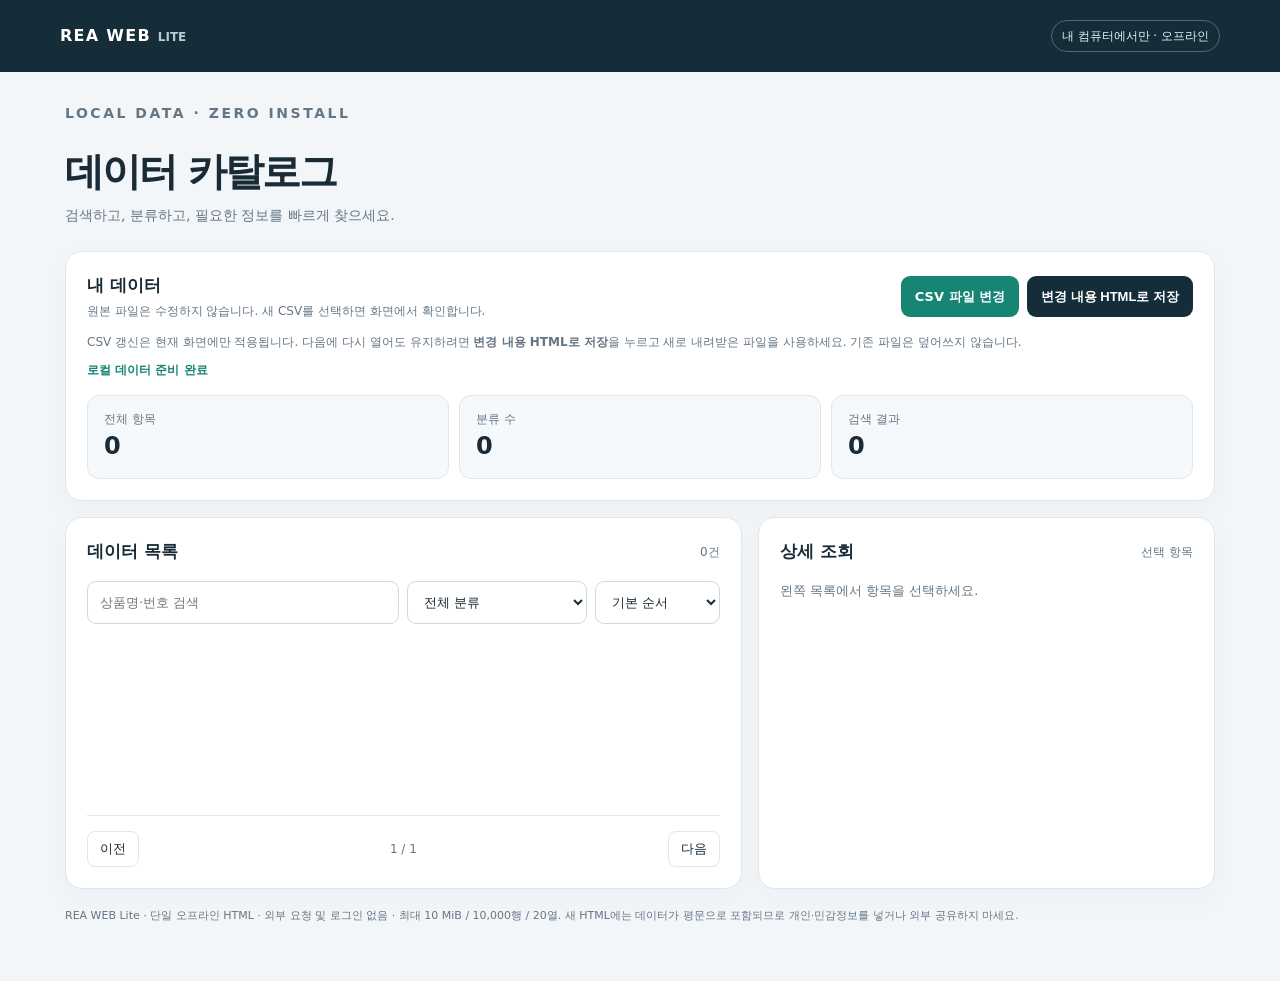
==== rea/lite_assets/template.html @ 9cfc01cc "fix(lite): enable keyboard Enter/Space CSV picker and browser regression" ====
<!doctype html>
<html lang="ko">
<head>
<meta charset="utf-8">
<meta name="viewport" content="width=device-width,initial-scale=1">
<meta name="color-scheme" content="light">
<meta http-equiv="Content-Security-Policy" content="default-src 'none'; style-src 'unsafe-inline'; script-src 'unsafe-inline'; img-src 'none'; connect-src 'none'; object-src 'none'; base-uri 'none'; form-action 'none'">
<title>REA WEB Lite — 로컬 데이터 카탈로그</title>
<style>
:root{font-family:system-ui,-apple-system,"Malgun Gothic",sans-serif;line-height:1.5;color:#192b36;background:#f3f6f9;--accent:#168574;--accent-pale:#e8f7f2;--ink:#192b36;--edge:#dfe7ed;--muted:#647685;--header:#152d39}*{box-sizing:border-box}body{margin:0}body[data-theme=inventory]{--accent:#305caa;--accent-pale:#eaf0fe;--header:#172843}body[data-theme=office]{--accent:#7655a7;--accent-pale:#f2ecfa;--header:#2e2346}
header{background:var(--header);color:white;padding:20px max(20px,calc((100vw - 1160px)/2));display:flex;align-items:center;justify-content:space-between;gap:16px}.brand{font-size:16px;letter-spacing:.08em;font-weight:850}.brand span{font-size:12px;color:#b6cbd2;letter-spacing:0}.offline{font-size:12px;padding:6px 10px;border:1px solid #ffffff45;border-radius:999px;color:#e4f1f4}
main{max-width:1190px;margin:auto;padding:31px 20px 55px}.eyebrow{font-size:11px;letter-spacing:.18em;font-weight:850;color:var(--accent);margin:0 0 6px}.intro h1{font-size:clamp(25px,3.3vw,39px);letter-spacing:-.05em;line-height:1.2;margin:4px 0 9px}.intro p{color:var(--muted);margin:0 0 25px;font-size:14px}.panel{background:white;border:1px solid var(--edge);border-radius:17px;box-shadow:0 10px 30px #162a3808;padding:21px}.controls-panel{margin-bottom:16px}.toolbar{display:flex;align-items:center;justify-content:space-between;gap:15px;flex-wrap:wrap}.toolbar h2{margin:0;font-size:17px}.toolbar p{font-size:12px;color:var(--muted);margin:4px 0 0}.button-row{display:flex;flex-wrap:wrap;gap:8px}.file-button,.save-button{border:0;background:var(--accent);color:white;padding:11px 14px;border-radius:9px;display:inline-flex;align-items:center;justify-content:center;cursor:pointer;font:700 13px inherit;font-size:13px;font-weight:750}.save-button{background:var(--header)}.file-button:focus-within,.save-button:focus-visible{outline:3px solid var(--accent);outline-offset:2px}.file-button input{position:absolute;opacity:0;width:1px;height:1px;pointer-events:none}.save-button:hover,.file-button:hover{filter:brightness(1.08)}.hint{font-size:12px;color:var(--muted);margin:13px 0 0}.status{margin:10px 0 0;font-size:12px;font-weight:650;color:var(--accent);min-height:18px}.status.bad{color:#b92d37}.metrics{display:grid;grid-template-columns:repeat(3,1fr);gap:10px;margin-top:16px}.metric{padding:14px 16px;border-radius:12px;background:#f6f9fb;border:1px solid var(--edge)}.metric span{font-size:12px;color:var(--muted);display:block}.metric strong{font-size:24px;letter-spacing:-.03em}.body-grid{display:grid;grid-template-columns:minmax(0,1.48fr) minmax(280px,1fr);gap:16px}.section-top{display:flex;align-items:center;justify-content:space-between;gap:12px;margin-bottom:16px}.section-top h2{margin:0;font-size:17px}.section-top span{font-size:12px;color:var(--muted)}.filters{display:grid;grid-template-columns:minmax(0,1fr) 180px 125px;gap:8px;margin-bottom:16px}.filters input,.filters select{width:100%;padding:11px 12px;border-radius:9px;border:1px solid #cfdae3;background:#fff;font:inherit;font-size:13px;color:var(--ink)}input:focus-visible,select:focus-visible,button:focus-visible{outline:3px solid #80b6e4;outline-offset:2px}.item-list{display:grid;gap:8px;min-height:160px}.record{padding:13px;border:1px solid var(--edge);border-radius:11px;background:#fff;text-align:left;display:flex;align-items:center;justify-content:space-between;gap:12px;cursor:pointer;color:var(--ink);font:inherit}.record:hover,.record:focus-visible{background:var(--accent-pale);border-color:var(--accent)}.record strong{font-size:14px;overflow-wrap:anywhere}.record small{display:block;color:var(--muted);margin-top:3px;font-size:11px}.pill{display:inline-flex;align-items:center;justify-content:center;border-radius:999px;padding:5px 9px;background:var(--accent-pale);color:var(--accent);font-size:11px;font-weight:800;white-space:nowrap}.detail h3{font-size:25px;letter-spacing:-.04em;margin:10px 0}.detail dl{display:grid;grid-template-columns:95px minmax(0,1fr);gap:10px 14px;padding-top:14px;border-top:1px solid var(--edge);font-size:13px}.detail dt{color:var(--muted)}.detail dd{margin:0;overflow-wrap:anywhere}.empty{color:var(--muted);font-size:13px}.paging{display:flex;align-items:center;justify-content:space-between;gap:8px;margin-top:15px;padding-top:15px;border-top:1px solid var(--edge)}.paging button{border:1px solid var(--edge);background:white;border-radius:8px;padding:8px 12px;cursor:pointer;color:var(--ink)}.paging button:disabled{opacity:.35;cursor:not-allowed}.paging span{font-size:12px;color:var(--muted)}footer{color:var(--muted);margin-top:18px;font-size:11px;line-height:1.7}
body[data-theme=cafe] .item-list{grid-template-columns:repeat(2,minmax(0,1fr))}body[data-theme=cafe] .record{display:flex;flex-direction:column;align-items:flex-start;min-height:115px}body[data-theme=inventory] .record{border-radius:5px;min-height:60px}body[data-theme=inventory] .record strong{font-family:ui-monospace,monospace;font-size:13px}body[data-theme=office] .record{border-left:4px solid var(--accent)}
@media(max-width:850px){.body-grid{grid-template-columns:1fr}.filters{grid-template-columns:1fr 1fr}.filters input{grid-column:1/-1}}@media(max-width:560px){main{padding:22px 14px 40px}.panel{padding:16px}.metrics{grid-template-columns:repeat(3,1fr)}.metric{padding:10px}.metric strong{font-size:20px}.file-button,.save-button{flex:1}body[data-theme=cafe] .item-list{grid-template-columns:1fr}}
</style>
</head>
<body>
<header><div class="brand">REA WEB <span>LITE</span></div><div class="offline">내 컴퓨터에서만 · 오프라인</div></header>
<main>
<section class="intro"><p class="eyebrow">LOCAL DATA · ZERO INSTALL</p><h1 id="app-title">데이터 카탈로그</h1><p id="tagline">검색하고, 분류하고, 필요한 정보를 빠르게 찾으세요.</p></section>
<section class="panel controls-panel"><div class="toolbar"><div><h2>내 데이터</h2><p>원본 파일은 수정하지 않습니다. 새 CSV를 선택하면 화면에서 확인합니다.</p></div><div class="button-row"><label class="file-button" role="button" tabindex="0">CSV 파일 변경<input id="csv-file" type="file" accept=".csv,text/csv" aria-label="새 CSV 파일 선택"></label><button id="export" class="save-button" type="button">변경 내용 HTML로 저장</button></div></div><p class="hint">CSV 갱신은 현재 화면에만 적용됩니다. 다음에 다시 열어도 유지하려면 <strong>변경 내용 HTML로 저장</strong>을 누르고 새로 내려받은 파일을 사용하세요. 기존 파일은 덮어쓰지 않습니다.</p><p class="status" id="status" role="status" aria-live="polite">로컬 데이터 준비 완료</p><div class="metrics"><div class="metric"><span>전체 항목</span><strong id="total">0</strong></div><div class="metric"><span>분류 수</span><strong id="category-count">0</strong></div><div class="metric"><span>검색 결과</span><strong id="matched">0</strong></div></div></section>
<section class="body-grid"><div class="panel"><div class="section-top"><h2>데이터 목록</h2><span id="list-count">0건</span></div><div class="filters"><input id="search" type="search" placeholder="상품명·번호 검색" aria-label="데이터 검색"><select id="category" aria-label="카테고리 선택"><option value="">전체 분류</option></select><select id="sort" aria-label="정렬"><option value="original">기본 순서</option><option value="title">이름순</option><option value="id">번호순</option></select></div><div id="item-list" class="item-list" aria-live="polite"></div><nav class="paging" aria-label="목록 페이지"><button type="button" id="prev">이전</button><span id="page-info">1 / 1</span><button type="button" id="next">다음</button></nav></div><aside class="panel"><div class="section-top"><h2>상세 조회</h2><span>선택 항목</span></div><div class="detail" id="details"><p class="empty">왼쪽 목록에서 항목을 선택하세요.</p></div></aside></section>
<footer>REA WEB Lite · 단일 오프라인 HTML · 외부 요청 및 로그인 없음 · 최대 10 MiB / 10,000행 / 20열. 새 HTML에는 데이터가 평문으로 포함되므로 개인·민감정보를 넣거나 외부 공유하지 마세요.</footer>
</main>
<script id="rea-payload" type="application/json">__REA_PAYLOAD_JSON__</script>
<script>
"use strict";
(() => {
 const $ = id => document.getElementById(id);
 const MAX_BYTES=10*1024*1024, MAX_ROWS=10000, MAX_COLS=20, PAGE_SIZE=60;
 const original=JSON.parse($('rea-payload').textContent);
 const schema=Object.freeze([...original.sourceColumns]);
 const mapping=Object.freeze({...original.mapping});
 const canonical=Object.freeze([...original.columns]);
 let records=original.records.map(x=>({...x}));
 let page=0;
 const safe=(tag,value,cls)=>{ const n=document.createElement(tag); if(value!==undefined)n.textContent=String(value);if(cls)n.className=cls;return n; };
 const status=(message,isError=false)=>{ $('status').textContent=message;$('status').className=isError?'status bad':'status'; };
 const norm=(v)=>v.trim();
 function csvRows(source){
   if(source.charCodeAt(0)===0xFEFF)source=source.slice(1);
   let quoted=false,closed=false,started=true,cell='',row=[],table=[];
   const finishCell=()=>{row.push(cell);cell='';started=true;closed=false;};
   const finishRow=()=>{finishCell();if(row.length!==1||row[0]!=='')table.push(row);row=[];if(table.length>MAX_ROWS+1)throw Error('행 수가 너무 많습니다.');};
   for(let i=0;i<source.length;i++){
     const c=source[i];
     if(quoted){if(c==='"'){if(source[i+1]==='"'){cell+='"';i++;}else{quoted=false;closed=true;}}else{cell+=c;}}
     else if(closed){if(c===',')finishCell();else if(c==='\n'||c==='\r'){finishRow();if(c==='\r'&&source[i+1]==='\n')i++;}else throw Error('따옴표 뒤에 잘못된 문자가 있습니다.');}
     else if(c==='"'){if(!started)throw Error('잘못된 따옴표 위치입니다.');quoted=true;started=false;}
     else if(c===',')finishCell();
     else if(c==='\n'||c==='\r'){finishRow();if(c==='\r'&&source[i+1]==='\n')i++;}
     else{cell+=c;started=false;}
     if(cell.length>2000)throw Error('셀은 최대 2,000자까지 허용됩니다.');
   }
   if(quoted)throw Error('닫히지 않은 CSV 따옴표입니다.');
   if(row.length||cell.length||closed||!started)finishRow();
   return table;
 }
 function parseCsv(source){
   const table=csvRows(source);
   if(table.length<2)throw Error('CSV 헤더와 데이터가 필요합니다.');
   const heads=table.shift().map(norm);
   if(heads.length>MAX_COLS||new Set(heads).size!==heads.length||heads.some(x=>!x||x.length>2000||x.includes('\0')))throw Error('컬럼 이름이 잘못되었습니다.');
   if(heads.length!==schema.length||schema.some(x=>!heads.includes(x)))throw Error('기존 파일과 컬럼 구성이 다릅니다.');
   const ids=new Set(),data=[];
   for(const cells of table){
     if(cells.length!==heads.length)throw Error('행의 컬럼 개수가 다릅니다.');
     const raw=Object.create(null);heads.forEach((h,i)=>raw[h]=norm(cells[i]));
     if(Object.values(raw).some(x=>x.length>2000||x.includes('\0')))throw Error('셀 값이 너무 길거나 유효하지 않습니다.');
     const entry=Object.assign(Object.create(null),{id:raw[mapping.id],title:raw[mapping.title],category:raw[mapping.category]});
     if(!entry.id||!entry.title||!entry.category||ids.has(entry.id))throw Error('필수값 누락 또는 중복 번호가 있습니다.');
     ids.add(entry.id);
     for(const h of heads)if(!Object.values(mapping).includes(h))entry[h]=raw[h];
     if(Object.keys(entry).length!==canonical.length)throw Error('컬럼 구성이 일치하지 않습니다.');
     data.push(entry);
   }
   if(data.length<1||data.length>MAX_ROWS)throw Error('허용 행 수를 벗어났습니다.');
   return data;
 }
 function categories(){return [...new Set(records.map(x=>x.category))].sort((a,b)=>a.localeCompare(b,'ko'));}
 function updateCategories(){const current=$('category').value;$('category').replaceChildren(new Option('전체 분류',''));for(const c of categories())$('category').add(new Option(c,c));if(categories().includes(current))$('category').value=current;}
 function showDetail(x){const d=$('details');d.replaceChildren();d.append(safe('span',x.category,'pill'),safe('h3',x.title),safe('p','ID: '+x.id,'empty'));const dl=safe('dl');for(const k of canonical){if(k==='title'||k==='category')continue;dl.append(safe('dt',k),safe('dd',x[k]??''));}d.append(dl);}
 function refresh(){
   const q=$('search').value.trim().toLocaleLowerCase(),cat=$('category').value,order=$('sort').value;
   let selected=records.filter(x=>(!cat||x.category===cat)&&(!q||canonical.some(k=>String(x[k]??'').toLocaleLowerCase().includes(q))));
   if(order==='title'||order==='id')selected=[...selected].sort((a,b)=>a[order].localeCompare(b[order],'ko'));
   const pages=Math.max(1,Math.ceil(selected.length/PAGE_SIZE));page=Math.min(page,pages-1);
   $('total').textContent=String(records.length);$('category-count').textContent=String(categories().length);$('matched').textContent=String(selected.length);$('list-count').textContent=selected.length+'건';$('page-info').textContent=(page+1)+' / '+pages;
   $('prev').disabled=page<=0;$('next').disabled=page+1>=pages;
   const list=$('item-list');list.replaceChildren();$('details').replaceChildren(safe('p','목록에서 항목을 선택하세요.','empty'));
   const slice=selected.slice(page*PAGE_SIZE,(page+1)*PAGE_SIZE);
   if(!slice.length)list.append(safe('p','일치하는 데이터가 없습니다.','empty'));
   for(const item of slice){const b=safe('button',undefined,'record');b.type='button';const info=safe('span');info.append(safe('strong',item.title),safe('small',item.id));b.append(info,safe('span',item.category,'pill'));b.addEventListener('click',()=>showDetail(item));list.append(b);}
 }
 function safeJson(obj){return JSON.stringify(obj).replace(/</g,'\\u003c').replace(/>/g,'\\u003e').replace(/&/g,'\\u0026').replace(/\u2028/g,'\\u2028').replace(/\u2029/g,'\\u2029');}
 function saveHtml(){
   const clone=document.documentElement.cloneNode(true);
   const output={...original,records:records.map(x=>({...x}))};
   clone.querySelector('#rea-payload').textContent=safeJson(output);
   clone.querySelector('#item-list').replaceChildren();clone.querySelector('#details').replaceChildren();
   clone.querySelector('#status').textContent='저장한 데이터 준비 완료';
   const source='<!doctype html>\n'+clone.outerHTML;
   const blob=new Blob([source],{type:'text/html;charset=utf-8'});
   const url=URL.createObjectURL(blob);const a=document.createElement('a');a.href=url;a.download='REA_Lite_Updated.html';document.body.append(a);a.click();a.remove();setTimeout(()=>URL.revokeObjectURL(url),5000);
   status('새 HTML 파일 저장을 요청했습니다. 저장된 파일을 다시 열어 데이터가 유지되는지 확인하세요.');
 }
 $('app-title').textContent=original.title;document.body.dataset.theme=original.theme;
 $('csv-file').addEventListener('change',async ev=>{
   const file=ev.target.files?.[0];if(!file)return;
   try{
     if(file.size>MAX_BYTES||!file.name.toLowerCase().endsWith('.csv'))throw Error('10 MiB 이하 CSV 파일만 선택하세요.');
     const binary=await file.arrayBuffer();
     const text=new TextDecoder('utf-8',{fatal:true}).decode(binary);
     const data=parseCsv(text);
     records=data;page=0;$('search').value='';$('category').value='';updateCategories();refresh();
     status('CSV '+data.length+'건 반영됨 · 새로 열어도 유지하려면 변경 내용 HTML로 저장하세요.');
   }catch(e){status('갱신 실패: '+e.message+' · 기존 데이터는 유지됩니다.',true);}
   finally{ev.target.value='';}
 });
 for(const id of ['search','category','sort'])$(id).addEventListener(id==='search'?'input':'change',()=>{page=0;refresh();});
 $('prev').addEventListener('click',()=>{page--;refresh();});$('next').addEventListener('click',()=>{page++;refresh();});
 $('csv-file').closest('label').addEventListener('keydown',e=>{if(e.key==='Enter'||e.key===' '){e.preventDefault();$('csv-file').click();}});
 $('export').addEventListener('click',saveHtml);
 updateCategories();refresh();
})();
</script>
</body>
</html>
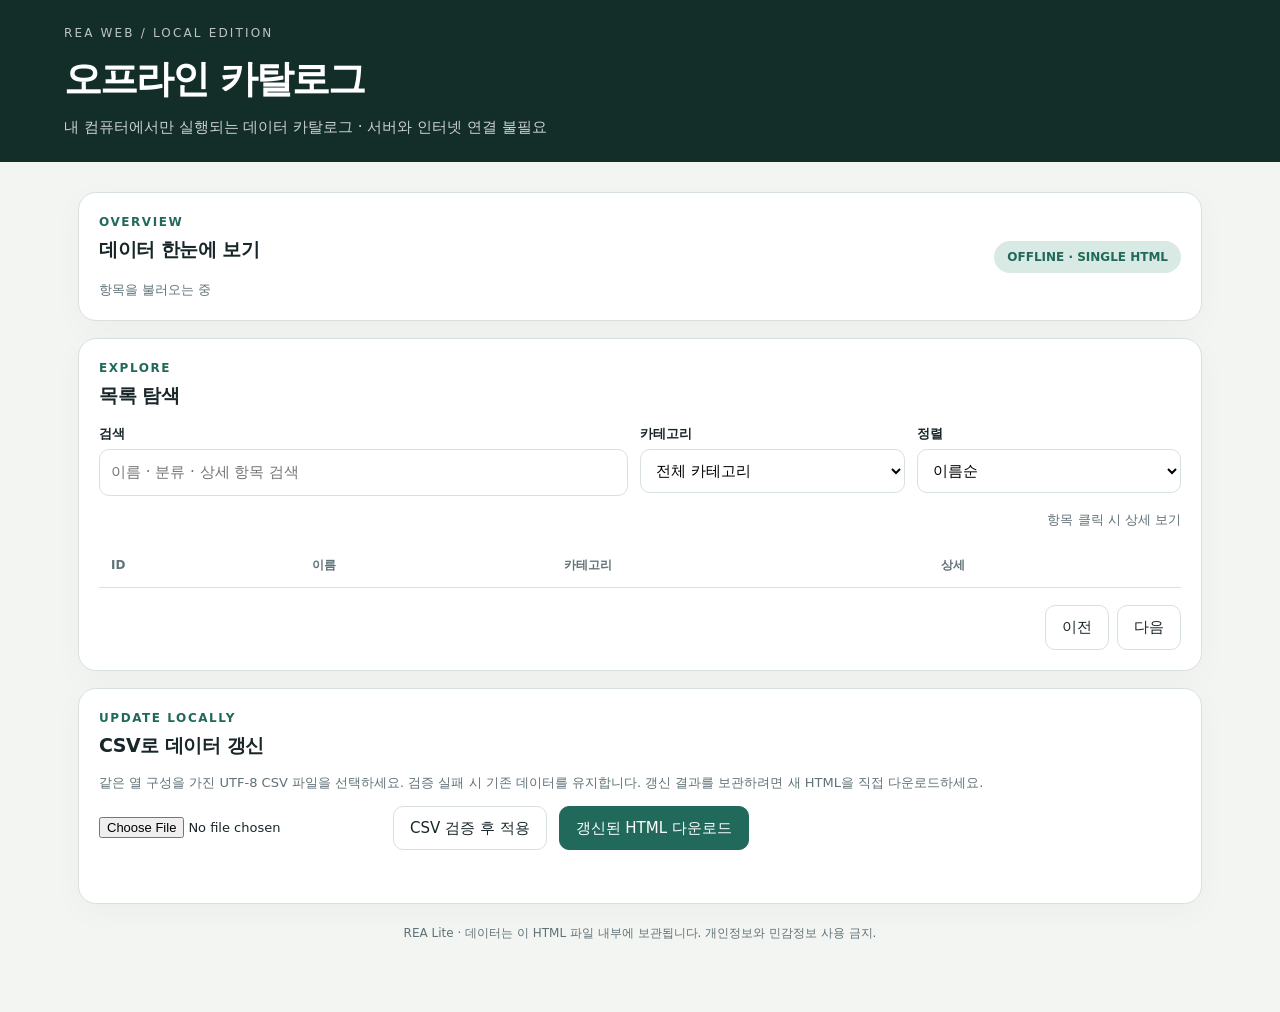
==== commit 7b41c73b: "feat(rea-lite): add verified offline Lite implementation (rea/lite_assets/template.html)" ====
--- a/rea/lite_assets/template.html
+++ b/rea/lite_assets/template.html
@@ -1,128 +1,70 @@
 <!doctype html>
-<html lang="ko">
-<head>
-<meta charset="utf-8">
-<meta name="viewport" content="width=device-width,initial-scale=1">
-<meta name="color-scheme" content="light">
-<meta http-equiv="Content-Security-Policy" content="default-src 'none'; style-src 'unsafe-inline'; script-src 'unsafe-inline'; img-src 'none'; connect-src 'none'; object-src 'none'; base-uri 'none'; form-action 'none'">
-<title>REA WEB Lite — 로컬 데이터 카탈로그</title>
+<html lang="ko"><head><meta charset="utf-8"><meta name="viewport" content="width=device-width,initial-scale=1">
+<meta http-equiv="Content-Security-Policy" content="default-src 'none'; script-src 'unsafe-inline'; style-src 'unsafe-inline'; img-src data:; connect-src 'none'; base-uri 'none'; form-action 'none'; object-src 'none'">
+<meta name="referrer" content="no-referrer"><title>REA Lite · Offline Catalog</title>
 <style>
-:root{font-family:system-ui,-apple-system,"Malgun Gothic",sans-serif;line-height:1.5;color:#192b36;background:#f3f6f9;--accent:#168574;--accent-pale:#e8f7f2;--ink:#192b36;--edge:#dfe7ed;--muted:#647685;--header:#152d39}*{box-sizing:border-box}body{margin:0}body[data-theme=inventory]{--accent:#305caa;--accent-pale:#eaf0fe;--header:#172843}body[data-theme=office]{--accent:#7655a7;--accent-pale:#f2ecfa;--header:#2e2346}
-header{background:var(--header);color:white;padding:20px max(20px,calc((100vw - 1160px)/2));display:flex;align-items:center;justify-content:space-between;gap:16px}.brand{font-size:16px;letter-spacing:.08em;font-weight:850}.brand span{font-size:12px;color:#b6cbd2;letter-spacing:0}.offline{font-size:12px;padding:6px 10px;border:1px solid #ffffff45;border-radius:999px;color:#e4f1f4}
-main{max-width:1190px;margin:auto;padding:31px 20px 55px}.eyebrow{font-size:11px;letter-spacing:.18em;font-weight:850;color:var(--accent);margin:0 0 6px}.intro h1{font-size:clamp(25px,3.3vw,39px);letter-spacing:-.05em;line-height:1.2;margin:4px 0 9px}.intro p{color:var(--muted);margin:0 0 25px;font-size:14px}.panel{background:white;border:1px solid var(--edge);border-radius:17px;box-shadow:0 10px 30px #162a3808;padding:21px}.controls-panel{margin-bottom:16px}.toolbar{display:flex;align-items:center;justify-content:space-between;gap:15px;flex-wrap:wrap}.toolbar h2{margin:0;font-size:17px}.toolbar p{font-size:12px;color:var(--muted);margin:4px 0 0}.button-row{display:flex;flex-wrap:wrap;gap:8px}.file-button,.save-button{border:0;background:var(--accent);color:white;padding:11px 14px;border-radius:9px;display:inline-flex;align-items:center;justify-content:center;cursor:pointer;font:700 13px inherit;font-size:13px;font-weight:750}.save-button{background:var(--header)}.file-button:focus-within,.save-button:focus-visible{outline:3px solid var(--accent);outline-offset:2px}.file-button input{position:absolute;opacity:0;width:1px;height:1px;pointer-events:none}.save-button:hover,.file-button:hover{filter:brightness(1.08)}.hint{font-size:12px;color:var(--muted);margin:13px 0 0}.status{margin:10px 0 0;font-size:12px;font-weight:650;color:var(--accent);min-height:18px}.status.bad{color:#b92d37}.metrics{display:grid;grid-template-columns:repeat(3,1fr);gap:10px;margin-top:16px}.metric{padding:14px 16px;border-radius:12px;background:#f6f9fb;border:1px solid var(--edge)}.metric span{font-size:12px;color:var(--muted);display:block}.metric strong{font-size:24px;letter-spacing:-.03em}.body-grid{display:grid;grid-template-columns:minmax(0,1.48fr) minmax(280px,1fr);gap:16px}.section-top{display:flex;align-items:center;justify-content:space-between;gap:12px;margin-bottom:16px}.section-top h2{margin:0;font-size:17px}.section-top span{font-size:12px;color:var(--muted)}.filters{display:grid;grid-template-columns:minmax(0,1fr) 180px 125px;gap:8px;margin-bottom:16px}.filters input,.filters select{width:100%;padding:11px 12px;border-radius:9px;border:1px solid #cfdae3;background:#fff;font:inherit;font-size:13px;color:var(--ink)}input:focus-visible,select:focus-visible,button:focus-visible{outline:3px solid #80b6e4;outline-offset:2px}.item-list{display:grid;gap:8px;min-height:160px}.record{padding:13px;border:1px solid var(--edge);border-radius:11px;background:#fff;text-align:left;display:flex;align-items:center;justify-content:space-between;gap:12px;cursor:pointer;color:var(--ink);font:inherit}.record:hover,.record:focus-visible{background:var(--accent-pale);border-color:var(--accent)}.record strong{font-size:14px;overflow-wrap:anywhere}.record small{display:block;color:var(--muted);margin-top:3px;font-size:11px}.pill{display:inline-flex;align-items:center;justify-content:center;border-radius:999px;padding:5px 9px;background:var(--accent-pale);color:var(--accent);font-size:11px;font-weight:800;white-space:nowrap}.detail h3{font-size:25px;letter-spacing:-.04em;margin:10px 0}.detail dl{display:grid;grid-template-columns:95px minmax(0,1fr);gap:10px 14px;padding-top:14px;border-top:1px solid var(--edge);font-size:13px}.detail dt{color:var(--muted)}.detail dd{margin:0;overflow-wrap:anywhere}.empty{color:var(--muted);font-size:13px}.paging{display:flex;align-items:center;justify-content:space-between;gap:8px;margin-top:15px;padding-top:15px;border-top:1px solid var(--edge)}.paging button{border:1px solid var(--edge);background:white;border-radius:8px;padding:8px 12px;cursor:pointer;color:var(--ink)}.paging button:disabled{opacity:.35;cursor:not-allowed}.paging span{font-size:12px;color:var(--muted)}footer{color:var(--muted);margin-top:18px;font-size:11px;line-height:1.7}
-body[data-theme=cafe] .item-list{grid-template-columns:repeat(2,minmax(0,1fr))}body[data-theme=cafe] .record{display:flex;flex-direction:column;align-items:flex-start;min-height:115px}body[data-theme=inventory] .record{border-radius:5px;min-height:60px}body[data-theme=inventory] .record strong{font-family:ui-monospace,monospace;font-size:13px}body[data-theme=office] .record{border-left:4px solid var(--accent)}
-@media(max-width:850px){.body-grid{grid-template-columns:1fr}.filters{grid-template-columns:1fr 1fr}.filters input{grid-column:1/-1}}@media(max-width:560px){main{padding:22px 14px 40px}.panel{padding:16px}.metrics{grid-template-columns:repeat(3,1fr)}.metric{padding:10px}.metric strong{font-size:20px}.file-button,.save-button{flex:1}body[data-theme=cafe] .item-list{grid-template-columns:1fr}}
-</style>
-</head>
-<body>
-<header><div class="brand">REA WEB <span>LITE</span></div><div class="offline">내 컴퓨터에서만 · 오프라인</div></header>
-<main>
-<section class="intro"><p class="eyebrow">LOCAL DATA · ZERO INSTALL</p><h1 id="app-title">데이터 카탈로그</h1><p id="tagline">검색하고, 분류하고, 필요한 정보를 빠르게 찾으세요.</p></section>
-<section class="panel controls-panel"><div class="toolbar"><div><h2>내 데이터</h2><p>원본 파일은 수정하지 않습니다. 새 CSV를 선택하면 화면에서 확인합니다.</p></div><div class="button-row"><label class="file-button" role="button" tabindex="0">CSV 파일 변경<input id="csv-file" type="file" accept=".csv,text/csv" aria-label="새 CSV 파일 선택"></label><button id="export" class="save-button" type="button">변경 내용 HTML로 저장</button></div></div><p class="hint">CSV 갱신은 현재 화면에만 적용됩니다. 다음에 다시 열어도 유지하려면 <strong>변경 내용 HTML로 저장</strong>을 누르고 새로 내려받은 파일을 사용하세요. 기존 파일은 덮어쓰지 않습니다.</p><p class="status" id="status" role="status" aria-live="polite">로컬 데이터 준비 완료</p><div class="metrics"><div class="metric"><span>전체 항목</span><strong id="total">0</strong></div><div class="metric"><span>분류 수</span><strong id="category-count">0</strong></div><div class="metric"><span>검색 결과</span><strong id="matched">0</strong></div></div></section>
-<section class="body-grid"><div class="panel"><div class="section-top"><h2>데이터 목록</h2><span id="list-count">0건</span></div><div class="filters"><input id="search" type="search" placeholder="상품명·번호 검색" aria-label="데이터 검색"><select id="category" aria-label="카테고리 선택"><option value="">전체 분류</option></select><select id="sort" aria-label="정렬"><option value="original">기본 순서</option><option value="title">이름순</option><option value="id">번호순</option></select></div><div id="item-list" class="item-list" aria-live="polite"></div><nav class="paging" aria-label="목록 페이지"><button type="button" id="prev">이전</button><span id="page-info">1 / 1</span><button type="button" id="next">다음</button></nav></div><aside class="panel"><div class="section-top"><h2>상세 조회</h2><span>선택 항목</span></div><div class="detail" id="details"><p class="empty">왼쪽 목록에서 항목을 선택하세요.</p></div></aside></section>
-<footer>REA WEB Lite · 단일 오프라인 HTML · 외부 요청 및 로그인 없음 · 최대 10 MiB / 10,000행 / 20열. 새 HTML에는 데이터가 평문으로 포함되므로 개인·민감정보를 넣거나 외부 공유하지 마세요.</footer>
-</main>
-<script id="rea-payload" type="application/json">__REA_PAYLOAD_JSON__</script>
+:root{color-scheme:light;--ink:#182629;--muted:#607177;--bg:#f3f5f2;--surface:#fff;--edge:#d8e1dc;--accent:#21695b;--pale:#d8eae3;--dark:#132d29}
+body[data-theme=inventory]{--accent:#3159a3;--pale:#dde8f9;--dark:#182745}
+body[data-theme=office]{--accent:#805137;--pale:#f1e5db;--dark:#382c26}
+*{box-sizing:border-box}body{margin:0;background:var(--bg);color:var(--ink);font:15px/1.5 system-ui,-apple-system,'Segoe UI',sans-serif}
+header{background:var(--dark);color:white;padding:24px clamp(18px,5vw,72px)}
+header .small{opacity:.72;font-size:12px;letter-spacing:.18em;text-transform:uppercase}
+header h1{font-size:clamp(25px,3vw,39px);letter-spacing:-.05em;margin:8px 0}header p{opacity:.78;margin:0}
+main{max-width:1160px;margin:auto;padding:30px 18px 70px}section{background:var(--surface);border:1px solid var(--edge);border-radius:18px;padding:20px;margin-bottom:17px;box-shadow:0 8px 32px #10291b08}
+.summary{display:flex;justify-content:space-between;gap:16px;align-items:center}.eyebrow{color:var(--accent);font-size:12px;text-transform:uppercase;letter-spacing:.13em;font-weight:700}
+h2{margin:4px 0 14px;font-size:19px;letter-spacing:-.025em}.pill{background:var(--pale);border-radius:50px;padding:7px 13px;color:var(--accent);font-size:12px;font-weight:700}
+.controls{display:grid;grid-template-columns:2fr 1fr 1fr;gap:12px}label{font-size:13px;font-weight:600;display:block;margin-bottom:6px}
+input,select,button{font:inherit}input[type=search],select{width:100%;border-radius:10px;border:1px solid var(--edge);background:white;padding:11px;min-height:43px}
+button,.action{padding:10px 16px;border:1px solid var(--edge);border-radius:10px;background:white;cursor:pointer;color:var(--ink)}button.primary,.action.primary{background:var(--accent);color:white;border-color:var(--accent)}button:hover,.action:hover{filter:brightness(.94)}button:focus-visible,input:focus-visible,select:focus-visible{outline:3px solid #f1ae55;outline-offset:2px}
+.toolbar{display:flex;align-items:center;justify-content:space-between;gap:12px;margin:14px 0}.muted{color:var(--muted);font-size:13px}.table-wrap{overflow:auto}table{border-collapse:collapse;width:100%;min-width:610px;text-align:left}th,td{padding:13px 12px;border-bottom:1px solid var(--edge);max-width:350px;overflow-wrap:anywhere}th{color:var(--muted);font-size:12px;font-weight:700}tbody tr:hover{background:#f7faf8}.footer-buttons{display:flex;gap:8px;justify-content:flex-end;align-items:center;margin-top:17px}
+.update-grid{display:flex;flex-wrap:wrap;gap:12px;align-items:center}input[type=file]{max-width:100%;font-size:13px}.status{font-size:13px;min-height:24px;margin:9px 0 0}.error{color:#a92828}.success{color:#145d43}
+dialog{border:0;border-radius:15px;padding:24px;max-width:min(540px,92vw);width:100%;box-shadow:0 12px 60px #0004}dialog::backdrop{background:#122c29a8}dl{display:grid;grid-template-columns:140px 1fr;gap:10px;overflow-wrap:anywhere}dt{color:var(--muted)}dd{margin:0;font-weight:600}footer{text-align:center;color:var(--muted);font-size:12px;margin-top:20px}
+@media(max-width:700px){.controls{grid-template-columns:1fr}.summary{align-items:flex-start;flex-direction:column}section{padding:15px}.toolbar{align-items:flex-start;flex-direction:column}header{padding:22px 18px}}
+</style></head>
+<body data-theme="cafe"><header><div class="small">REA WEB / LOCAL EDITION</div><h1 id="brand">오프라인 카탈로그</h1><p>내 컴퓨터에서만 실행되는 데이터 카탈로그 · 서버와 인터넷 연결 불필요</p></header>
+<main><section class="summary"><div><div class="eyebrow">Overview</div><h2>데이터 한눈에 보기</h2><span class="muted" id="summary">항목을 불러오는 중</span></div><span class="pill">OFFLINE · SINGLE HTML</span></section>
+<section><div class="eyebrow">Explore</div><h2>목록 탐색</h2><div class="controls"><div><label for="search">검색</label><input type="search" id="search" placeholder="이름 · 분류 · 상세 항목 검색"></div><div><label for="category">카테고리</label><select id="category"><option value="">전체 카테고리</option></select></div><div><label for="sort">정렬</label><select id="sort"><option value="title">이름순</option><option value="title-desc">이름 역순</option><option value="category">카테고리순</option><option value="id">ID순</option></select></div></div>
+<div class="toolbar"><span class="muted" id="result-count" aria-live="polite"></span><span class="muted">항목 클릭 시 상세 보기</span></div><div class="table-wrap"><table><thead><tr><th>ID</th><th>이름</th><th>카테고리</th><th>상세</th></tr></thead><tbody id="items"></tbody></table></div>
+<div class="footer-buttons"><span class="muted" id="page-label"></span><button id="prev" type="button">이전</button><button id="next" type="button">다음</button></div></section>
+<section><div class="eyebrow">Update locally</div><h2>CSV로 데이터 갱신</h2><p class="muted">같은 열 구성을 가진 UTF-8 CSV 파일을 선택하세요. 검증 실패 시 기존 데이터를 유지합니다. 갱신 결과를 보관하려면 새 HTML을 직접 다운로드하세요.</p><div class="update-grid"><input id="csv-file" type="file" accept=".csv,text/csv" aria-label="CSV 선택"><button id="apply" type="button">CSV 검증 후 적용</button><button class="primary" id="export" type="button">갱신된 HTML 다운로드</button></div><p class="status" id="status" role="status" aria-live="polite"></p></section>
+<footer>REA Lite · 데이터는 이 HTML 파일 내부에 보관됩니다. 개인정보와 민감정보 사용 금지.</footer></main>
+<dialog id="details"><h2>항목 상세</h2><dl id="detail-list"></dl><div class="footer-buttons"><button id="close-dialog" type="button">닫기</button></div></dialog>
+<script id="rea-data" type="application/octet-stream">REPLACE_WITH_DATA_BASE64</script>
 <script>
-"use strict";
-(() => {
- const $ = id => document.getElementById(id);
- const MAX_BYTES=10*1024*1024, MAX_ROWS=10000, MAX_COLS=20, PAGE_SIZE=60;
- const original=JSON.parse($('rea-payload').textContent);
- const schema=Object.freeze([...original.sourceColumns]);
- const mapping=Object.freeze({...original.mapping});
- const canonical=Object.freeze([...original.columns]);
- let records=original.records.map(x=>({...x}));
- let page=0;
- const safe=(tag,value,cls)=>{ const n=document.createElement(tag); if(value!==undefined)n.textContent=String(value);if(cls)n.className=cls;return n; };
- const status=(message,isError=false)=>{ $('status').textContent=message;$('status').className=isError?'status bad':'status'; };
- const norm=(v)=>v.trim();
- function csvRows(source){
-   if(source.charCodeAt(0)===0xFEFF)source=source.slice(1);
-   let quoted=false,closed=false,started=true,cell='',row=[],table=[];
-   const finishCell=()=>{row.push(cell);cell='';started=true;closed=false;};
-   const finishRow=()=>{finishCell();if(row.length!==1||row[0]!=='')table.push(row);row=[];if(table.length>MAX_ROWS+1)throw Error('행 수가 너무 많습니다.');};
-   for(let i=0;i<source.length;i++){
-     const c=source[i];
-     if(quoted){if(c==='"'){if(source[i+1]==='"'){cell+='"';i++;}else{quoted=false;closed=true;}}else{cell+=c;}}
-     else if(closed){if(c===',')finishCell();else if(c==='\n'||c==='\r'){finishRow();if(c==='\r'&&source[i+1]==='\n')i++;}else throw Error('따옴표 뒤에 잘못된 문자가 있습니다.');}
-     else if(c==='"'){if(!started)throw Error('잘못된 따옴표 위치입니다.');quoted=true;started=false;}
-     else if(c===',')finishCell();
-     else if(c==='\n'||c==='\r'){finishRow();if(c==='\r'&&source[i+1]==='\n')i++;}
-     else{cell+=c;started=false;}
-     if(cell.length>2000)throw Error('셀은 최대 2,000자까지 허용됩니다.');
-   }
-   if(quoted)throw Error('닫히지 않은 CSV 따옴표입니다.');
-   if(row.length||cell.length||closed||!started)finishRow();
-   return table;
- }
- function parseCsv(source){
-   const table=csvRows(source);
-   if(table.length<2)throw Error('CSV 헤더와 데이터가 필요합니다.');
-   const heads=table.shift().map(norm);
-   if(heads.length>MAX_COLS||new Set(heads).size!==heads.length||heads.some(x=>!x||x.length>2000||x.includes('\0')))throw Error('컬럼 이름이 잘못되었습니다.');
-   if(heads.length!==schema.length||schema.some(x=>!heads.includes(x)))throw Error('기존 파일과 컬럼 구성이 다릅니다.');
-   const ids=new Set(),data=[];
-   for(const cells of table){
-     if(cells.length!==heads.length)throw Error('행의 컬럼 개수가 다릅니다.');
-     const raw=Object.create(null);heads.forEach((h,i)=>raw[h]=norm(cells[i]));
-     if(Object.values(raw).some(x=>x.length>2000||x.includes('\0')))throw Error('셀 값이 너무 길거나 유효하지 않습니다.');
-     const entry=Object.assign(Object.create(null),{id:raw[mapping.id],title:raw[mapping.title],category:raw[mapping.category]});
-     if(!entry.id||!entry.title||!entry.category||ids.has(entry.id))throw Error('필수값 누락 또는 중복 번호가 있습니다.');
-     ids.add(entry.id);
-     for(const h of heads)if(!Object.values(mapping).includes(h))entry[h]=raw[h];
-     if(Object.keys(entry).length!==canonical.length)throw Error('컬럼 구성이 일치하지 않습니다.');
-     data.push(entry);
-   }
-   if(data.length<1||data.length>MAX_ROWS)throw Error('허용 행 수를 벗어났습니다.');
-   return data;
- }
- function categories(){return [...new Set(records.map(x=>x.category))].sort((a,b)=>a.localeCompare(b,'ko'));}
- function updateCategories(){const current=$('category').value;$('category').replaceChildren(new Option('전체 분류',''));for(const c of categories())$('category').add(new Option(c,c));if(categories().includes(current))$('category').value=current;}
- function showDetail(x){const d=$('details');d.replaceChildren();d.append(safe('span',x.category,'pill'),safe('h3',x.title),safe('p','ID: '+x.id,'empty'));const dl=safe('dl');for(const k of canonical){if(k==='title'||k==='category')continue;dl.append(safe('dt',k),safe('dd',x[k]??''));}d.append(dl);}
- function refresh(){
-   const q=$('search').value.trim().toLocaleLowerCase(),cat=$('category').value,order=$('sort').value;
-   let selected=records.filter(x=>(!cat||x.category===cat)&&(!q||canonical.some(k=>String(x[k]??'').toLocaleLowerCase().includes(q))));
-   if(order==='title'||order==='id')selected=[...selected].sort((a,b)=>a[order].localeCompare(b[order],'ko'));
-   const pages=Math.max(1,Math.ceil(selected.length/PAGE_SIZE));page=Math.min(page,pages-1);
-   $('total').textContent=String(records.length);$('category-count').textContent=String(categories().length);$('matched').textContent=String(selected.length);$('list-count').textContent=selected.length+'건';$('page-info').textContent=(page+1)+' / '+pages;
-   $('prev').disabled=page<=0;$('next').disabled=page+1>=pages;
-   const list=$('item-list');list.replaceChildren();$('details').replaceChildren(safe('p','목록에서 항목을 선택하세요.','empty'));
-   const slice=selected.slice(page*PAGE_SIZE,(page+1)*PAGE_SIZE);
-   if(!slice.length)list.append(safe('p','일치하는 데이터가 없습니다.','empty'));
-   for(const item of slice){const b=safe('button',undefined,'record');b.type='button';const info=safe('span');info.append(safe('strong',item.title),safe('small',item.id));b.append(info,safe('span',item.category,'pill'));b.addEventListener('click',()=>showDetail(item));list.append(b);}
- }
- function safeJson(obj){return JSON.stringify(obj).replace(/</g,'\\u003c').replace(/>/g,'\\u003e').replace(/&/g,'\\u0026').replace(/\u2028/g,'\\u2028').replace(/\u2029/g,'\\u2029');}
- function saveHtml(){
-   const clone=document.documentElement.cloneNode(true);
-   const output={...original,records:records.map(x=>({...x}))};
-   clone.querySelector('#rea-payload').textContent=safeJson(output);
-   clone.querySelector('#item-list').replaceChildren();clone.querySelector('#details').replaceChildren();
-   clone.querySelector('#status').textContent='저장한 데이터 준비 완료';
-   const source='<!doctype html>\n'+clone.outerHTML;
-   const blob=new Blob([source],{type:'text/html;charset=utf-8'});
-   const url=URL.createObjectURL(blob);const a=document.createElement('a');a.href=url;a.download='REA_Lite_Updated.html';document.body.append(a);a.click();a.remove();setTimeout(()=>URL.revokeObjectURL(url),5000);
-   status('새 HTML 파일 저장을 요청했습니다. 저장된 파일을 다시 열어 데이터가 유지되는지 확인하세요.');
- }
- $('app-title').textContent=original.title;document.body.dataset.theme=original.theme;
- $('csv-file').addEventListener('change',async ev=>{
-   const file=ev.target.files?.[0];if(!file)return;
-   try{
-     if(file.size>MAX_BYTES||!file.name.toLowerCase().endsWith('.csv'))throw Error('10 MiB 이하 CSV 파일만 선택하세요.');
-     const binary=await file.arrayBuffer();
-     const text=new TextDecoder('utf-8',{fatal:true}).decode(binary);
-     const data=parseCsv(text);
-     records=data;page=0;$('search').value='';$('category').value='';updateCategories();refresh();
-     status('CSV '+data.length+'건 반영됨 · 새로 열어도 유지하려면 변경 내용 HTML로 저장하세요.');
-   }catch(e){status('갱신 실패: '+e.message+' · 기존 데이터는 유지됩니다.',true);}
-   finally{ev.target.value='';}
- });
- for(const id of ['search','category','sort'])$(id).addEventListener(id==='search'?'input':'change',()=>{page=0;refresh();});
- $('prev').addEventListener('click',()=>{page--;refresh();});$('next').addEventListener('click',()=>{page++;refresh();});
- $('csv-file').closest('label').addEventListener('keydown',e=>{if(e.key==='Enter'||e.key===' '){e.preventDefault();$('csv-file').click();}});
- $('export').addEventListener('click',saveHtml);
- updateCategories();refresh();
+(()=>{'use strict';
+const MAX_BYTES=10*1024*1024,MAX_ROWS=10000,MAX_COLUMNS=20,PAGE=60,required=['id','title','category'];
+const $=id=>document.getElementById(id);
+const decode=b=>{const binary=atob(b.trim());const bytes=Uint8Array.from(binary,c=>c.charCodeAt(0));return JSON.parse(new TextDecoder('utf-8',{fatal:true}).decode(bytes));};
+const encode=v=>{const b=new TextEncoder().encode(JSON.stringify(v));let s='';for(let i=0;i<b.length;i+=32768)s+=String.fromCharCode(...b.subarray(i,i+32768));return btoa(s);};
+const data=decode($('rea-data').textContent);let current=data.records,page=0,dirty=false;
+if(!data||!Array.isArray(data.headers)||!Array.isArray(current)||!['cafe','inventory','office'].includes(data.theme))throw Error('Invalid build data');
+$('brand').textContent=data.name;document.title=data.name+' · REA Lite';document.body.dataset.theme=data.theme;
+const cell=(tag,text)=>{let e=document.createElement(tag);e.textContent=String(text);return e;};
+function refreshCategories(){let selector=$('category'),keep=selector.value;selector.replaceChildren(new Option('전체 카테고리',''));const cats=[...new Set(current.map(x=>x.category))].sort((a,b)=>a.localeCompare(b,'ko'));cats.forEach(x=>selector.add(new Option(x,x)));selector.value=cats.includes(keep)?keep:'';}
+function render(){let q=$('search').value.trim().toLocaleLowerCase('ko'),cat=$('category').value,sort=$('sort').value;
+let rows=current.filter(x=>(!cat||x.category===cat)&&(!q||data.headers.some(k=>x[k].toLocaleLowerCase('ko').includes(q))));
+let key=sort==='category'?'category':sort==='id'?'id':'title',reverse=sort==='title-desc';rows.sort((a,b)=>{let n=a[key].localeCompare(b[key],'ko',{numeric:true});return reverse?-n:n;});
+page=Math.min(page,Math.max(0,Math.ceil(rows.length/PAGE)-1));$('summary').textContent=current.length.toLocaleString('ko')+'개 항목 · '+new Set(current.map(x=>x.category)).size+'개 카테고리';
+$('result-count').textContent=rows.length.toLocaleString('ko')+'개 검색 결과';let tbody=$('items');tbody.replaceChildren();
+for(const record of rows.slice(page*PAGE,(page+1)*PAGE)){let tr=document.createElement('tr');for(const k of required)tr.append(cell('td',record[k]));const td=document.createElement('td'),button=cell('button','상세 보기');button.type='button';button.addEventListener('click',()=>openDetail(record));td.append(button);tr.append(td);tbody.append(tr);}
+if(!rows.length){const tr=document.createElement('tr'),td=cell('td','결과가 없습니다.');td.colSpan=4;tr.append(td);tbody.append(tr);}
+$('page-label').textContent=(rows.length?page+1:0)+' / '+Math.ceil(rows.length/PAGE)+' 페이지';$('prev').disabled=page===0;$('next').disabled=(page+1)*PAGE>=rows.length;}
+function openDetail(r){const dl=$('detail-list');dl.replaceChildren();for(const k of data.headers){dl.append(cell('dt',k),cell('dd',r[k]));}$('details').showModal();}
+function parseCSV(text){if(text.charCodeAt(0)===0xFEFF)text=text.slice(1);const records=[];let line=[],value='',i=0,quoted=false,closed=false,start=true;
+const add=()=>{line.push(value);value='';closed=false;start=true;};const end=()=>{add();records.push(line);line=[];};
+while(i<text.length){const c=text[i++];if(quoted){if(c==='"'){if(text[i]==='"'){value+='"';i++;}else{quoted=false;closed=true;}}else value+=c;continue;}
+if(c==='"'){if(!start)throw Error('잘못된 따옴표 위치');quoted=true;start=false;continue;}
+if(c===','){add();continue;}
+if(c==='\n'||c==='\r'){if(c==='\r'&&text[i]==='\n')i++;end();continue;}
+if(closed)throw Error('닫힌 따옴표 뒤 불필요한 문자');value+=c;start=false;if(value.length>2000)throw Error('셀 길이 제한 초과');}
+if(quoted)throw Error('닫히지 않은 따옴표');if(line.length||value||closed)end();if(records.length&&records[records.length-1].length===1&&records[records.length-1][0]==='')records.pop();
+if(records.length<2)throw Error('헤더와 최소 1개 데이터 행이 필요합니다');const headers=records.shift().map(x=>x.trim());
+if(headers.length>MAX_COLUMNS||new Set(headers).size!==headers.length||headers.some(x=>!x||x.length>2000)||headers.join('\u0000')!==data.headers.join('\u0000'))throw Error('열 구성/순서가 원본과 다릅니다');
+if(records.length>MAX_ROWS)throw Error('1만 행 초과');const ids=new Set();return records.map((line,index)=>{if(line.length!==headers.length)throw Error((index+2)+'행의 열 개수가 다릅니다');const r=Object.create(null);for(let j=0;j<headers.length;j++){let v=line[j].trim();if(v.includes('\u0000')||v.length>2000)throw Error('잘못된 셀 값');r[headers[j]]=v;}
+if(required.some(k=>!r[k])||ids.has(r.id))throw Error('필수값 누락 또는 중복 ID ('+(index+2)+'행)');ids.add(r.id);return r;});}
+function status(message,error=false){let e=$('status');e.textContent=message;e.className='status '+(error?'error':'success');}
+$('apply').addEventListener('click',async()=>{const file=$('csv-file').files?.[0];if(!file)return status('CSV를 선택하세요.',true);if(file.size>MAX_BYTES)return status('10MiB를 초과합니다.',true);try{const text=new TextDecoder('utf-8',{fatal:true}).decode(await file.arrayBuffer());const next=parseCSV(text);current=next;data.records=next;dirty=true;page=0;refreshCategories();render();status(next.length+'개 항목 적용 완료. 새 HTML을 다운로드해야 변경 내용이 보존됩니다.');}catch(e){status('CSV 갱신 거부: '+e.message+' — 기존 데이터 유지',true);}});
+$('export').addEventListener('click',()=>{try{data.records=current;const clone=document.documentElement.cloneNode(true);const slot=clone.querySelector('#rea-data');slot.textContent=encode(data);const doc='<!doctype html>\n'+clone.outerHTML;const url=URL.createObjectURL(new Blob([doc],{type:'text/html;charset=utf-8'}));const a=document.createElement('a');a.href=url;a.download='rea-lite-updated.html';document.body.append(a);a.click();a.remove();setTimeout(()=>URL.revokeObjectURL(url),3000);status('HTML 다운로드 요청 완료. 저장한 새 파일을 다시 열어 데이터가 유지되는지 확인하세요.');}catch(e){status('내보내기 실패: '+e.message,true);}});
+$('search').addEventListener('input',()=>{page=0;render()});$('category').addEventListener('change',()=>{page=0;render()});$('sort').addEventListener('change',()=>{page=0;render()});$('prev').addEventListener('click',()=>{page--;render()});$('next').addEventListener('click',()=>{page++;render()});$('close-dialog').addEventListener('click',()=>$('details').close());refreshCategories();render();
 })();
-</script>
-</body>
-</html>+</script></body></html>
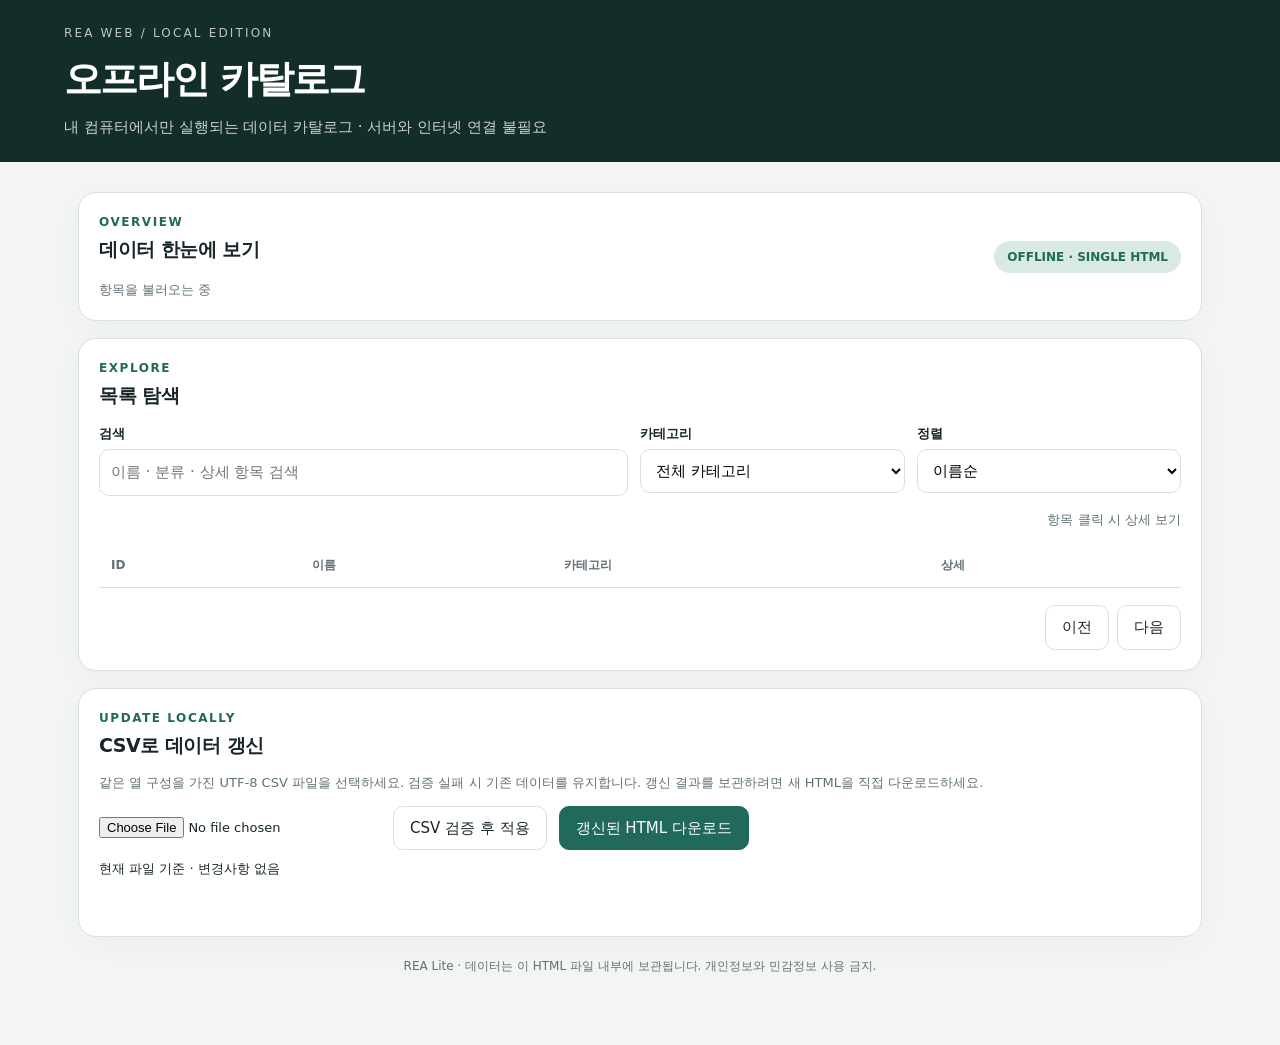
==== commit 221d5617: "fix(rea-lite): warn before leaving unsaved CSV updates and show persistent save state" ====
--- a/rea/lite_assets/template.html
+++ b/rea/lite_assets/template.html
@@ -26,7 +26,7 @@
 <section><div class="eyebrow">Explore</div><h2>목록 탐색</h2><div class="controls"><div><label for="search">검색</label><input type="search" id="search" placeholder="이름 · 분류 · 상세 항목 검색"></div><div><label for="category">카테고리</label><select id="category"><option value="">전체 카테고리</option></select></div><div><label for="sort">정렬</label><select id="sort"><option value="title">이름순</option><option value="title-desc">이름 역순</option><option value="category">카테고리순</option><option value="id">ID순</option></select></div></div>
 <div class="toolbar"><span class="muted" id="result-count" aria-live="polite"></span><span class="muted">항목 클릭 시 상세 보기</span></div><div class="table-wrap"><table><thead><tr><th>ID</th><th>이름</th><th>카테고리</th><th>상세</th></tr></thead><tbody id="items"></tbody></table></div>
 <div class="footer-buttons"><span class="muted" id="page-label"></span><button id="prev" type="button">이전</button><button id="next" type="button">다음</button></div></section>
-<section><div class="eyebrow">Update locally</div><h2>CSV로 데이터 갱신</h2><p class="muted">같은 열 구성을 가진 UTF-8 CSV 파일을 선택하세요. 검증 실패 시 기존 데이터를 유지합니다. 갱신 결과를 보관하려면 새 HTML을 직접 다운로드하세요.</p><div class="update-grid"><input id="csv-file" type="file" accept=".csv,text/csv" aria-label="CSV 선택"><button id="apply" type="button">CSV 검증 후 적용</button><button class="primary" id="export" type="button">갱신된 HTML 다운로드</button></div><p class="status" id="status" role="status" aria-live="polite"></p></section>
+<section><div class="eyebrow">Update locally</div><h2>CSV로 데이터 갱신</h2><p class="muted">같은 열 구성을 가진 UTF-8 CSV 파일을 선택하세요. 검증 실패 시 기존 데이터를 유지합니다. 갱신 결과를 보관하려면 새 HTML을 직접 다운로드하세요.</p><div class="update-grid"><input id="csv-file" type="file" accept=".csv,text/csv" aria-label="CSV 선택"><button id="apply" type="button">CSV 검증 후 적용</button><button class="primary" id="export" type="button">갱신된 HTML 다운로드</button></div><p class="status" id="save-state" role="status" aria-live="polite">현재 파일 기준 · 변경사항 없음</p><p class="status" id="status" role="status" aria-live="polite"></p></section>
 <footer>REA Lite · 데이터는 이 HTML 파일 내부에 보관됩니다. 개인정보와 민감정보 사용 금지.</footer></main>
 <dialog id="details"><h2>항목 상세</h2><dl id="detail-list"></dl><div class="footer-buttons"><button id="close-dialog" type="button">닫기</button></div></dialog>
 <script id="rea-data" type="application/octet-stream">REPLACE_WITH_DATA_BASE64</script>
@@ -53,9 +53,9 @@
 function parseCSV(text){if(text.charCodeAt(0)===0xFEFF)text=text.slice(1);const records=[];let line=[],value='',i=0,quoted=false,closed=false,start=true;
 const add=()=>{line.push(value);value='';closed=false;start=true;};const end=()=>{add();records.push(line);line=[];};
 while(i<text.length){const c=text[i++];if(quoted){if(c==='"'){if(text[i]==='"'){value+='"';i++;}else{quoted=false;closed=true;}}else value+=c;continue;}
-if(c==='"'){if(!start)throw Error('잘못된 따옴표 위치');quoted=true;start=false;continue;}
+if(c==='"'){if(!start){value+='"';continue;}quoted=true;start=false;continue;}
 if(c===','){add();continue;}
-if(c==='\n'||c==='\r'){if(c==='\r'&&text[i]==='\n')i++;end();continue;}
+if(c==='\n'||c==='\r'){if(c==='\r'&&text[i]==='\n')i++;if(!line.length&&!value&&!closed)continue;end();continue;}
 if(closed)throw Error('닫힌 따옴표 뒤 불필요한 문자');value+=c;start=false;if(value.length>2000)throw Error('셀 길이 제한 초과');}
 if(quoted)throw Error('닫히지 않은 따옴표');if(line.length||value||closed)end();if(records.length&&records[records.length-1].length===1&&records[records.length-1][0]==='')records.pop();
 if(records.length<2)throw Error('헤더와 최소 1개 데이터 행이 필요합니다');const headers=records.shift().map(x=>x.trim());
@@ -63,8 +63,10 @@
 if(records.length>MAX_ROWS)throw Error('1만 행 초과');const ids=new Set();return records.map((line,index)=>{if(line.length!==headers.length)throw Error((index+2)+'행의 열 개수가 다릅니다');const r=Object.create(null);for(let j=0;j<headers.length;j++){let v=line[j].trim();if(v.includes('\u0000')||v.length>2000)throw Error('잘못된 셀 값');r[headers[j]]=v;}
 if(required.some(k=>!r[k])||ids.has(r.id))throw Error('필수값 누락 또는 중복 ID ('+(index+2)+'행)');ids.add(r.id);return r;});}
 function status(message,error=false){let e=$('status');e.textContent=message;e.className='status '+(error?'error':'success');}
-$('apply').addEventListener('click',async()=>{const file=$('csv-file').files?.[0];if(!file)return status('CSV를 선택하세요.',true);if(file.size>MAX_BYTES)return status('10MiB를 초과합니다.',true);try{const text=new TextDecoder('utf-8',{fatal:true}).decode(await file.arrayBuffer());const next=parseCSV(text);current=next;data.records=next;dirty=true;page=0;refreshCategories();render();status(next.length+'개 항목 적용 완료. 새 HTML을 다운로드해야 변경 내용이 보존됩니다.');}catch(e){status('CSV 갱신 거부: '+e.message+' — 기존 데이터 유지',true);}});
-$('export').addEventListener('click',()=>{try{data.records=current;const clone=document.documentElement.cloneNode(true);const slot=clone.querySelector('#rea-data');slot.textContent=encode(data);const doc='<!doctype html>\n'+clone.outerHTML;const url=URL.createObjectURL(new Blob([doc],{type:'text/html;charset=utf-8'}));const a=document.createElement('a');a.href=url;a.download='rea-lite-updated.html';document.body.append(a);a.click();a.remove();setTimeout(()=>URL.revokeObjectURL(url),3000);status('HTML 다운로드 요청 완료. 저장한 새 파일을 다시 열어 데이터가 유지되는지 확인하세요.');}catch(e){status('내보내기 실패: '+e.message,true);}});
-$('search').addEventListener('input',()=>{page=0;render()});$('category').addEventListener('change',()=>{page=0;render()});$('sort').addEventListener('change',()=>{page=0;render()});$('prev').addEventListener('click',()=>{page--;render()});$('next').addEventListener('click',()=>{page++;render()});$('close-dialog').addEventListener('click',()=>$('details').close());refreshCategories();render();
+function showSaveState(){$('save-state').textContent=dirty?'저장 전 변경사항 있음 · 새 HTML을 다운로드하고 다시 열어 확인하세요.':'현재 파일 기준 · 변경사항 없음';$('save-state').className='status '+(dirty?'error':'success');}
+window.addEventListener('beforeunload',event=>{if(!dirty)return;event.preventDefault();event.returnValue='';});
+$('apply').addEventListener('click',async()=>{const file=$('csv-file').files?.[0];if(!file)return status('CSV를 선택하세요.',true);if(file.size>MAX_BYTES)return status('10MiB를 초과합니다.',true);try{const text=new TextDecoder('utf-8',{fatal:true}).decode(await file.arrayBuffer());const next=parseCSV(text);current=next;data.records=next;dirty=true;page=0;refreshCategories();render();showSaveState();status(next.length+'개 항목 적용 완료. 새 HTML을 다운로드해야 변경 내용이 보존됩니다.');}catch(e){status('CSV 갱신 거부: '+e.message+' — 기존 데이터 유지',true);}});
+$('export').addEventListener('click',()=>{try{data.records=current;const clone=document.documentElement.cloneNode(true);const slot=clone.querySelector('#rea-data');slot.textContent=encode(data);const doc='<!doctype html>\n'+clone.outerHTML;const url=URL.createObjectURL(new Blob([doc],{type:'text/html;charset=utf-8'}));const a=document.createElement('a');a.href=url;a.download='rea-lite-updated.html';document.body.append(a);a.click();a.remove();setTimeout(()=>URL.revokeObjectURL(url),3000);status('HTML 다운로드 요청 완료. 저장한 새 파일을 다시 열어 데이터가 유지되는지 확인하세요. 다운로드 성공 여부는 이 화면에서 확인할 수 없습니다.');}catch(e){status('내보내기 실패: '+e.message,true);}});
+$('search').addEventListener('input',()=>{page=0;render()});$('category').addEventListener('change',()=>{page=0;render()});$('sort').addEventListener('change',()=>{page=0;render()});$('prev').addEventListener('click',()=>{page--;render()});$('next').addEventListener('click',()=>{page++;render()});$('close-dialog').addEventListener('click',()=>$('details').close());refreshCategories();render();showSaveState();
 })();
 </script></body></html>
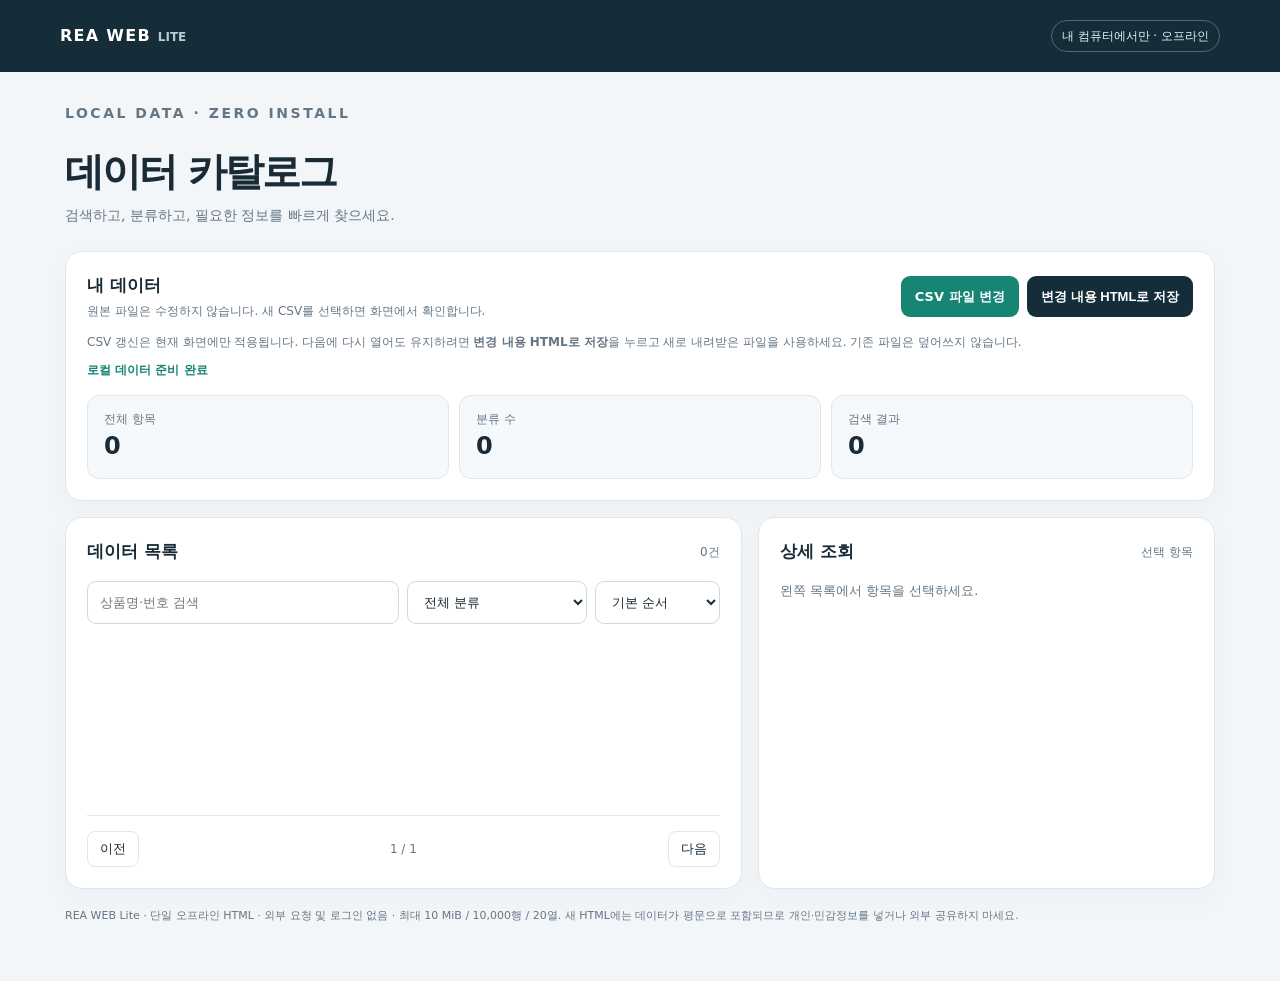
==== commit dc3e7db9: "feat(lite): restore original offline HTML template from verified archived demo" ====
--- a/rea/lite_assets/template.html
+++ b/rea/lite_assets/template.html
@@ -1,72 +1,127 @@
 <!doctype html>
-<html lang="ko"><head><meta charset="utf-8"><meta name="viewport" content="width=device-width,initial-scale=1">
-<meta http-equiv="Content-Security-Policy" content="default-src 'none'; script-src 'unsafe-inline'; style-src 'unsafe-inline'; img-src data:; connect-src 'none'; base-uri 'none'; form-action 'none'; object-src 'none'">
-<meta name="referrer" content="no-referrer"><title>REA Lite · Offline Catalog</title>
+<html lang="ko">
+<head>
+<meta charset="utf-8">
+<meta name="viewport" content="width=device-width,initial-scale=1">
+<meta name="color-scheme" content="light">
+<meta http-equiv="Content-Security-Policy" content="default-src 'none'; style-src 'unsafe-inline'; script-src 'unsafe-inline'; img-src 'none'; connect-src 'none'; object-src 'none'; base-uri 'none'; form-action 'none'">
+<title>REA WEB Lite — 로컬 데이터 카탈로그</title>
 <style>
-:root{color-scheme:light;--ink:#182629;--muted:#607177;--bg:#f3f5f2;--surface:#fff;--edge:#d8e1dc;--accent:#21695b;--pale:#d8eae3;--dark:#132d29}
-body[data-theme=inventory]{--accent:#3159a3;--pale:#dde8f9;--dark:#182745}
-body[data-theme=office]{--accent:#805137;--pale:#f1e5db;--dark:#382c26}
-*{box-sizing:border-box}body{margin:0;background:var(--bg);color:var(--ink);font:15px/1.5 system-ui,-apple-system,'Segoe UI',sans-serif}
-header{background:var(--dark);color:white;padding:24px clamp(18px,5vw,72px)}
-header .small{opacity:.72;font-size:12px;letter-spacing:.18em;text-transform:uppercase}
-header h1{font-size:clamp(25px,3vw,39px);letter-spacing:-.05em;margin:8px 0}header p{opacity:.78;margin:0}
-main{max-width:1160px;margin:auto;padding:30px 18px 70px}section{background:var(--surface);border:1px solid var(--edge);border-radius:18px;padding:20px;margin-bottom:17px;box-shadow:0 8px 32px #10291b08}
-.summary{display:flex;justify-content:space-between;gap:16px;align-items:center}.eyebrow{color:var(--accent);font-size:12px;text-transform:uppercase;letter-spacing:.13em;font-weight:700}
-h2{margin:4px 0 14px;font-size:19px;letter-spacing:-.025em}.pill{background:var(--pale);border-radius:50px;padding:7px 13px;color:var(--accent);font-size:12px;font-weight:700}
-.controls{display:grid;grid-template-columns:2fr 1fr 1fr;gap:12px}label{font-size:13px;font-weight:600;display:block;margin-bottom:6px}
-input,select,button{font:inherit}input[type=search],select{width:100%;border-radius:10px;border:1px solid var(--edge);background:white;padding:11px;min-height:43px}
-button,.action{padding:10px 16px;border:1px solid var(--edge);border-radius:10px;background:white;cursor:pointer;color:var(--ink)}button.primary,.action.primary{background:var(--accent);color:white;border-color:var(--accent)}button:hover,.action:hover{filter:brightness(.94)}button:focus-visible,input:focus-visible,select:focus-visible{outline:3px solid #f1ae55;outline-offset:2px}
-.toolbar{display:flex;align-items:center;justify-content:space-between;gap:12px;margin:14px 0}.muted{color:var(--muted);font-size:13px}.table-wrap{overflow:auto}table{border-collapse:collapse;width:100%;min-width:610px;text-align:left}th,td{padding:13px 12px;border-bottom:1px solid var(--edge);max-width:350px;overflow-wrap:anywhere}th{color:var(--muted);font-size:12px;font-weight:700}tbody tr:hover{background:#f7faf8}.footer-buttons{display:flex;gap:8px;justify-content:flex-end;align-items:center;margin-top:17px}
-.update-grid{display:flex;flex-wrap:wrap;gap:12px;align-items:center}input[type=file]{max-width:100%;font-size:13px}.status{font-size:13px;min-height:24px;margin:9px 0 0}.error{color:#a92828}.success{color:#145d43}
-dialog{border:0;border-radius:15px;padding:24px;max-width:min(540px,92vw);width:100%;box-shadow:0 12px 60px #0004}dialog::backdrop{background:#122c29a8}dl{display:grid;grid-template-columns:140px 1fr;gap:10px;overflow-wrap:anywhere}dt{color:var(--muted)}dd{margin:0;font-weight:600}footer{text-align:center;color:var(--muted);font-size:12px;margin-top:20px}
-@media(max-width:700px){.controls{grid-template-columns:1fr}.summary{align-items:flex-start;flex-direction:column}section{padding:15px}.toolbar{align-items:flex-start;flex-direction:column}header{padding:22px 18px}}
-</style></head>
-<body data-theme="cafe"><header><div class="small">REA WEB / LOCAL EDITION</div><h1 id="brand">오프라인 카탈로그</h1><p>내 컴퓨터에서만 실행되는 데이터 카탈로그 · 서버와 인터넷 연결 불필요</p></header>
-<main><section class="summary"><div><div class="eyebrow">Overview</div><h2>데이터 한눈에 보기</h2><span class="muted" id="summary">항목을 불러오는 중</span></div><span class="pill">OFFLINE · SINGLE HTML</span></section>
-<section><div class="eyebrow">Explore</div><h2>목록 탐색</h2><div class="controls"><div><label for="search">검색</label><input type="search" id="search" placeholder="이름 · 분류 · 상세 항목 검색"></div><div><label for="category">카테고리</label><select id="category"><option value="">전체 카테고리</option></select></div><div><label for="sort">정렬</label><select id="sort"><option value="title">이름순</option><option value="title-desc">이름 역순</option><option value="category">카테고리순</option><option value="id">ID순</option></select></div></div>
-<div class="toolbar"><span class="muted" id="result-count" aria-live="polite"></span><span class="muted">항목 클릭 시 상세 보기</span></div><div class="table-wrap"><table><thead><tr><th>ID</th><th>이름</th><th>카테고리</th><th>상세</th></tr></thead><tbody id="items"></tbody></table></div>
-<div class="footer-buttons"><span class="muted" id="page-label"></span><button id="prev" type="button">이전</button><button id="next" type="button">다음</button></div></section>
-<section><div class="eyebrow">Update locally</div><h2>CSV로 데이터 갱신</h2><p class="muted">같은 열 구성을 가진 UTF-8 CSV 파일을 선택하세요. 검증 실패 시 기존 데이터를 유지합니다. 갱신 결과를 보관하려면 새 HTML을 직접 다운로드하세요.</p><div class="update-grid"><input id="csv-file" type="file" accept=".csv,text/csv" aria-label="CSV 선택"><button id="apply" type="button">CSV 검증 후 적용</button><button class="primary" id="export" type="button">갱신된 HTML 다운로드</button></div><p class="status" id="save-state" role="status" aria-live="polite">현재 파일 기준 · 변경사항 없음</p><p class="status" id="status" role="status" aria-live="polite"></p></section>
-<footer>REA Lite · 데이터는 이 HTML 파일 내부에 보관됩니다. 개인정보와 민감정보 사용 금지.</footer></main>
-<dialog id="details"><h2>항목 상세</h2><dl id="detail-list"></dl><div class="footer-buttons"><button id="close-dialog" type="button">닫기</button></div></dialog>
-<script id="rea-data" type="application/octet-stream">REPLACE_WITH_DATA_BASE64</script>
+:root{font-family:system-ui,-apple-system,"Malgun Gothic",sans-serif;line-height:1.5;color:#192b36;background:#f3f6f9;--accent:#168574;--accent-pale:#e8f7f2;--ink:#192b36;--edge:#dfe7ed;--muted:#647685;--header:#152d39}*{box-sizing:border-box}body{margin:0}body[data-theme=inventory]{--accent:#305caa;--accent-pale:#eaf0fe;--header:#172843}body[data-theme=office]{--accent:#7655a7;--accent-pale:#f2ecfa;--header:#2e2346}
+header{background:var(--header);color:white;padding:20px max(20px,calc((100vw - 1160px)/2));display:flex;align-items:center;justify-content:space-between;gap:16px}.brand{font-size:16px;letter-spacing:.08em;font-weight:850}.brand span{font-size:12px;color:#b6cbd2;letter-spacing:0}.offline{font-size:12px;padding:6px 10px;border:1px solid #ffffff45;border-radius:999px;color:#e4f1f4}
+main{max-width:1190px;margin:auto;padding:31px 20px 55px}.eyebrow{font-size:11px;letter-spacing:.18em;font-weight:850;color:var(--accent);margin:0 0 6px}.intro h1{font-size:clamp(25px,3.3vw,39px);letter-spacing:-.05em;line-height:1.2;margin:4px 0 9px}.intro p{color:var(--muted);margin:0 0 25px;font-size:14px}.panel{background:white;border:1px solid var(--edge);border-radius:17px;box-shadow:0 10px 30px #162a3808;padding:21px}.controls-panel{margin-bottom:16px}.toolbar{display:flex;align-items:center;justify-content:space-between;gap:15px;flex-wrap:wrap}.toolbar h2{margin:0;font-size:17px}.toolbar p{font-size:12px;color:var(--muted);margin:4px 0 0}.button-row{display:flex;flex-wrap:wrap;gap:8px}.file-button,.save-button{border:0;background:var(--accent);color:white;padding:11px 14px;border-radius:9px;display:inline-flex;align-items:center;justify-content:center;cursor:pointer;font:700 13px inherit;font-size:13px;font-weight:750}.save-button{background:var(--header)}.file-button:focus-within,.save-button:focus-visible{outline:3px solid var(--accent);outline-offset:2px}.file-button input{position:absolute;opacity:0;width:1px;height:1px;pointer-events:none}.save-button:hover,.file-button:hover{filter:brightness(1.08)}.hint{font-size:12px;color:var(--muted);margin:13px 0 0}.status{margin:10px 0 0;font-size:12px;font-weight:650;color:var(--accent);min-height:18px}.status.bad{color:#b92d37}.metrics{display:grid;grid-template-columns:repeat(3,1fr);gap:10px;margin-top:16px}.metric{padding:14px 16px;border-radius:12px;background:#f6f9fb;border:1px solid var(--edge)}.metric span{font-size:12px;color:var(--muted);display:block}.metric strong{font-size:24px;letter-spacing:-.03em}.body-grid{display:grid;grid-template-columns:minmax(0,1.48fr) minmax(280px,1fr);gap:16px}.section-top{display:flex;align-items:center;justify-content:space-between;gap:12px;margin-bottom:16px}.section-top h2{margin:0;font-size:17px}.section-top span{font-size:12px;color:var(--muted)}.filters{display:grid;grid-template-columns:minmax(0,1fr) 180px 125px;gap:8px;margin-bottom:16px}.filters input,.filters select{width:100%;padding:11px 12px;border-radius:9px;border:1px solid #cfdae3;background:#fff;font:inherit;font-size:13px;color:var(--ink)}input:focus-visible,select:focus-visible,button:focus-visible{outline:3px solid #80b6e4;outline-offset:2px}.item-list{display:grid;gap:8px;min-height:160px}.record{padding:13px;border:1px solid var(--edge);border-radius:11px;background:#fff;text-align:left;display:flex;align-items:center;justify-content:space-between;gap:12px;cursor:pointer;color:var(--ink);font:inherit}.record:hover,.record:focus-visible{background:var(--accent-pale);border-color:var(--accent)}.record strong{font-size:14px;overflow-wrap:anywhere}.record small{display:block;color:var(--muted);margin-top:3px;font-size:11px}.pill{display:inline-flex;align-items:center;justify-content:center;border-radius:999px;padding:5px 9px;background:var(--accent-pale);color:var(--accent);font-size:11px;font-weight:800;white-space:nowrap}.detail h3{font-size:25px;letter-spacing:-.04em;margin:10px 0}.detail dl{display:grid;grid-template-columns:95px minmax(0,1fr);gap:10px 14px;padding-top:14px;border-top:1px solid var(--edge);font-size:13px}.detail dt{color:var(--muted)}.detail dd{margin:0;overflow-wrap:anywhere}.empty{color:var(--muted);font-size:13px}.paging{display:flex;align-items:center;justify-content:space-between;gap:8px;margin-top:15px;padding-top:15px;border-top:1px solid var(--edge)}.paging button{border:1px solid var(--edge);background:white;border-radius:8px;padding:8px 12px;cursor:pointer;color:var(--ink)}.paging button:disabled{opacity:.35;cursor:not-allowed}.paging span{font-size:12px;color:var(--muted)}footer{color:var(--muted);margin-top:18px;font-size:11px;line-height:1.7}
+body[data-theme=cafe] .item-list{grid-template-columns:repeat(2,minmax(0,1fr))}body[data-theme=cafe] .record{display:flex;flex-direction:column;align-items:flex-start;min-height:115px}body[data-theme=inventory] .record{border-radius:5px;min-height:60px}body[data-theme=inventory] .record strong{font-family:ui-monospace,monospace;font-size:13px}body[data-theme=office] .record{border-left:4px solid var(--accent)}
+@media(max-width:850px){.body-grid{grid-template-columns:1fr}.filters{grid-template-columns:1fr 1fr}.filters input{grid-column:1/-1}}@media(max-width:560px){main{padding:22px 14px 40px}.panel{padding:16px}.metrics{grid-template-columns:repeat(3,1fr)}.metric{padding:10px}.metric strong{font-size:20px}.file-button,.save-button{flex:1}body[data-theme=cafe] .item-list{grid-template-columns:1fr}}
+</style>
+</head>
+<body>
+<header><div class="brand">REA WEB <span>LITE</span></div><div class="offline">내 컴퓨터에서만 · 오프라인</div></header>
+<main>
+<section class="intro"><p class="eyebrow">LOCAL DATA · ZERO INSTALL</p><h1 id="app-title">데이터 카탈로그</h1><p id="tagline">검색하고, 분류하고, 필요한 정보를 빠르게 찾으세요.</p></section>
+<section class="panel controls-panel"><div class="toolbar"><div><h2>내 데이터</h2><p>원본 파일은 수정하지 않습니다. 새 CSV를 선택하면 화면에서 확인합니다.</p></div><div class="button-row"><label class="file-button" role="button" tabindex="0">CSV 파일 변경<input id="csv-file" type="file" accept=".csv,text/csv" aria-label="새 CSV 파일 선택"></label><button id="export" class="save-button" type="button">변경 내용 HTML로 저장</button></div></div><p class="hint">CSV 갱신은 현재 화면에만 적용됩니다. 다음에 다시 열어도 유지하려면 <strong>변경 내용 HTML로 저장</strong>을 누르고 새로 내려받은 파일을 사용하세요. 기존 파일은 덮어쓰지 않습니다.</p><p class="status" id="status" role="status" aria-live="polite">로컬 데이터 준비 완료</p><div class="metrics"><div class="metric"><span>전체 항목</span><strong id="total">0</strong></div><div class="metric"><span>분류 수</span><strong id="category-count">0</strong></div><div class="metric"><span>검색 결과</span><strong id="matched">0</strong></div></div></section>
+<section class="body-grid"><div class="panel"><div class="section-top"><h2>데이터 목록</h2><span id="list-count">0건</span></div><div class="filters"><input id="search" type="search" placeholder="상품명·번호 검색" aria-label="데이터 검색"><select id="category" aria-label="카테고리 선택"><option value="">전체 분류</option></select><select id="sort" aria-label="정렬"><option value="original">기본 순서</option><option value="title">이름순</option><option value="id">번호순</option></select></div><div id="item-list" class="item-list" aria-live="polite"></div><nav class="paging" aria-label="목록 페이지"><button type="button" id="prev">이전</button><span id="page-info">1 / 1</span><button type="button" id="next">다음</button></nav></div><aside class="panel"><div class="section-top"><h2>상세 조회</h2><span>선택 항목</span></div><div class="detail" id="details"><p class="empty">왼쪽 목록에서 항목을 선택하세요.</p></div></aside></section>
+<footer>REA WEB Lite · 단일 오프라인 HTML · 외부 요청 및 로그인 없음 · 최대 10 MiB / 10,000행 / 20열. 새 HTML에는 데이터가 평문으로 포함되므로 개인·민감정보를 넣거나 외부 공유하지 마세요.</footer>
+</main>
+<script id="rea-payload" type="application/json">__REA_PAYLOAD_JSON__</script>
 <script>
-(()=>{'use strict';
-const MAX_BYTES=10*1024*1024,MAX_ROWS=10000,MAX_COLUMNS=20,PAGE=60,required=['id','title','category'];
-const $=id=>document.getElementById(id);
-const decode=b=>{const binary=atob(b.trim());const bytes=Uint8Array.from(binary,c=>c.charCodeAt(0));return JSON.parse(new TextDecoder('utf-8',{fatal:true}).decode(bytes));};
-const encode=v=>{const b=new TextEncoder().encode(JSON.stringify(v));let s='';for(let i=0;i<b.length;i+=32768)s+=String.fromCharCode(...b.subarray(i,i+32768));return btoa(s);};
-const data=decode($('rea-data').textContent);let current=data.records,page=0,dirty=false;
-if(!data||!Array.isArray(data.headers)||!Array.isArray(current)||!['cafe','inventory','office'].includes(data.theme))throw Error('Invalid build data');
-$('brand').textContent=data.name;document.title=data.name+' · REA Lite';document.body.dataset.theme=data.theme;
-const cell=(tag,text)=>{let e=document.createElement(tag);e.textContent=String(text);return e;};
-function refreshCategories(){let selector=$('category'),keep=selector.value;selector.replaceChildren(new Option('전체 카테고리',''));const cats=[...new Set(current.map(x=>x.category))].sort((a,b)=>a.localeCompare(b,'ko'));cats.forEach(x=>selector.add(new Option(x,x)));selector.value=cats.includes(keep)?keep:'';}
-function render(){let q=$('search').value.trim().toLocaleLowerCase('ko'),cat=$('category').value,sort=$('sort').value;
-let rows=current.filter(x=>(!cat||x.category===cat)&&(!q||data.headers.some(k=>x[k].toLocaleLowerCase('ko').includes(q))));
-let key=sort==='category'?'category':sort==='id'?'id':'title',reverse=sort==='title-desc';rows.sort((a,b)=>{let n=a[key].localeCompare(b[key],'ko',{numeric:true});return reverse?-n:n;});
-page=Math.min(page,Math.max(0,Math.ceil(rows.length/PAGE)-1));$('summary').textContent=current.length.toLocaleString('ko')+'개 항목 · '+new Set(current.map(x=>x.category)).size+'개 카테고리';
-$('result-count').textContent=rows.length.toLocaleString('ko')+'개 검색 결과';let tbody=$('items');tbody.replaceChildren();
-for(const record of rows.slice(page*PAGE,(page+1)*PAGE)){let tr=document.createElement('tr');for(const k of required)tr.append(cell('td',record[k]));const td=document.createElement('td'),button=cell('button','상세 보기');button.type='button';button.addEventListener('click',()=>openDetail(record));td.append(button);tr.append(td);tbody.append(tr);}
-if(!rows.length){const tr=document.createElement('tr'),td=cell('td','결과가 없습니다.');td.colSpan=4;tr.append(td);tbody.append(tr);}
-$('page-label').textContent=(rows.length?page+1:0)+' / '+Math.ceil(rows.length/PAGE)+' 페이지';$('prev').disabled=page===0;$('next').disabled=(page+1)*PAGE>=rows.length;}
-function openDetail(r){const dl=$('detail-list');dl.replaceChildren();for(const k of data.headers){dl.append(cell('dt',k),cell('dd',r[k]));}$('details').showModal();}
-function parseCSV(text){if(text.charCodeAt(0)===0xFEFF)text=text.slice(1);const records=[];let line=[],value='',i=0,quoted=false,closed=false,start=true;
-const add=()=>{line.push(value);value='';closed=false;start=true;};const end=()=>{add();records.push(line);line=[];};
-while(i<text.length){const c=text[i++];if(quoted){if(c==='"'){if(text[i]==='"'){value+='"';i++;}else{quoted=false;closed=true;}}else value+=c;continue;}
-if(c==='"'){if(!start){value+='"';continue;}quoted=true;start=false;continue;}
-if(c===','){add();continue;}
-if(c==='\n'||c==='\r'){if(c==='\r'&&text[i]==='\n')i++;if(!line.length&&!value&&!closed)continue;end();continue;}
-if(closed)throw Error('닫힌 따옴표 뒤 불필요한 문자');value+=c;start=false;if(value.length>2000)throw Error('셀 길이 제한 초과');}
-if(quoted)throw Error('닫히지 않은 따옴표');if(line.length||value||closed)end();if(records.length&&records[records.length-1].length===1&&records[records.length-1][0]==='')records.pop();
-if(records.length<2)throw Error('헤더와 최소 1개 데이터 행이 필요합니다');const headers=records.shift().map(x=>x.trim());
-if(headers.length>MAX_COLUMNS||new Set(headers).size!==headers.length||headers.some(x=>!x||x.length>2000)||headers.join('\u0000')!==data.headers.join('\u0000'))throw Error('열 구성/순서가 원본과 다릅니다');
-if(records.length>MAX_ROWS)throw Error('1만 행 초과');const ids=new Set();return records.map((line,index)=>{if(line.length!==headers.length)throw Error((index+2)+'행의 열 개수가 다릅니다');const r=Object.create(null);for(let j=0;j<headers.length;j++){let v=line[j].trim();if(v.includes('\u0000')||v.length>2000)throw Error('잘못된 셀 값');r[headers[j]]=v;}
-if(required.some(k=>!r[k])||ids.has(r.id))throw Error('필수값 누락 또는 중복 ID ('+(index+2)+'행)');ids.add(r.id);return r;});}
-function status(message,error=false){let e=$('status');e.textContent=message;e.className='status '+(error?'error':'success');}
-function showSaveState(){$('save-state').textContent=dirty?'저장 전 변경사항 있음 · 새 HTML을 다운로드하고 다시 열어 확인하세요.':'현재 파일 기준 · 변경사항 없음';$('save-state').className='status '+(dirty?'error':'success');}
-window.addEventListener('beforeunload',event=>{if(!dirty)return;event.preventDefault();event.returnValue='';});
-$('apply').addEventListener('click',async()=>{const file=$('csv-file').files?.[0];if(!file)return status('CSV를 선택하세요.',true);if(file.size>MAX_BYTES)return status('10MiB를 초과합니다.',true);try{const text=new TextDecoder('utf-8',{fatal:true}).decode(await file.arrayBuffer());const next=parseCSV(text);current=next;data.records=next;dirty=true;page=0;refreshCategories();render();showSaveState();status(next.length+'개 항목 적용 완료. 새 HTML을 다운로드해야 변경 내용이 보존됩니다.');}catch(e){status('CSV 갱신 거부: '+e.message+' — 기존 데이터 유지',true);}});
-$('export').addEventListener('click',()=>{try{data.records=current;const clone=document.documentElement.cloneNode(true);const slot=clone.querySelector('#rea-data');slot.textContent=encode(data);const doc='<!doctype html>\n'+clone.outerHTML;const url=URL.createObjectURL(new Blob([doc],{type:'text/html;charset=utf-8'}));const a=document.createElement('a');a.href=url;a.download='rea-lite-updated.html';document.body.append(a);a.click();a.remove();setTimeout(()=>URL.revokeObjectURL(url),3000);status('HTML 다운로드 요청 완료. 저장한 새 파일을 다시 열어 데이터가 유지되는지 확인하세요. 다운로드 성공 여부는 이 화면에서 확인할 수 없습니다.');}catch(e){status('내보내기 실패: '+e.message,true);}});
-$('search').addEventListener('input',()=>{page=0;render()});$('category').addEventListener('change',()=>{page=0;render()});$('sort').addEventListener('change',()=>{page=0;render()});$('prev').addEventListener('click',()=>{page--;render()});$('next').addEventListener('click',()=>{page++;render()});$('close-dialog').addEventListener('click',()=>$('details').close());refreshCategories();render();showSaveState();
+"use strict";
+(() => {
+ const $ = id => document.getElementById(id);
+ const MAX_BYTES=10*1024*1024, MAX_ROWS=10000, MAX_COLS=20, PAGE_SIZE=60;
+ const original=JSON.parse($('rea-payload').textContent);
+ const schema=Object.freeze([...original.sourceColumns]);
+ const mapping=Object.freeze({...original.mapping});
+ const canonical=Object.freeze([...original.columns]);
+ let records=original.records.map(x=>({...x}));
+ let page=0;
+ const safe=(tag,value,cls)=>{ const n=document.createElement(tag); if(value!==undefined)n.textContent=String(value);if(cls)n.className=cls;return n; };
+ const status=(message,isError=false)=>{ $('status').textContent=message;$('status').className=isError?'status bad':'status'; };
+ const norm=(v)=>v.trim();
+ function csvRows(source){
+   if(source.charCodeAt(0)===0xFEFF)source=source.slice(1);
+   let quoted=false,closed=false,started=true,cell='',row=[],table=[];
+   const finishCell=()=>{row.push(cell);cell='';started=true;closed=false;};
+   const finishRow=()=>{finishCell();if(row.length!==1||row[0]!=='')table.push(row);row=[];if(table.length>MAX_ROWS+1)throw Error('행 수가 너무 많습니다.');};
+   for(let i=0;i<source.length;i++){
+     const c=source[i];
+     if(quoted){if(c==='"'){if(source[i+1]==='"'){cell+='"';i++;}else{quoted=false;closed=true;}}else{cell+=c;}}
+     else if(closed){if(c===',')finishCell();else if(c==='\n'||c==='\r'){finishRow();if(c==='\r'&&source[i+1]==='\n')i++;}else throw Error('따옴표 뒤에 잘못된 문자가 있습니다.');}
+     else if(c==='"'){if(!started)throw Error('잘못된 따옴표 위치입니다.');quoted=true;started=false;}
+     else if(c===',')finishCell();
+     else if(c==='\n'||c==='\r'){finishRow();if(c==='\r'&&source[i+1]==='\n')i++;}
+     else{cell+=c;started=false;}
+     if(cell.length>2000)throw Error('셀은 최대 2,000자까지 허용됩니다.');
+   }
+   if(quoted)throw Error('닫히지 않은 CSV 따옴표입니다.');
+   if(row.length||cell.length||closed||!started)finishRow();
+   return table;
+ }
+ function parseCsv(source){
+   const table=csvRows(source);
+   if(table.length<2)throw Error('CSV 헤더와 데이터가 필요합니다.');
+   const heads=table.shift().map(norm);
+   if(heads.length>MAX_COLS||new Set(heads).size!==heads.length||heads.some(x=>!x||x.length>2000||x.includes('\0')))throw Error('컬럼 이름이 잘못되었습니다.');
+   if(heads.length!==schema.length||schema.some(x=>!heads.includes(x)))throw Error('기존 파일과 컬럼 구성이 다릅니다.');
+   const ids=new Set(),data=[];
+   for(const cells of table){
+     if(cells.length!==heads.length)throw Error('행의 컬럼 개수가 다릅니다.');
+     const raw=Object.create(null);heads.forEach((h,i)=>raw[h]=norm(cells[i]));
+     if(Object.values(raw).some(x=>x.length>2000||x.includes('\0')))throw Error('셀 값이 너무 길거나 유효하지 않습니다.');
+     const entry=Object.assign(Object.create(null),{id:raw[mapping.id],title:raw[mapping.title],category:raw[mapping.category]});
+     if(!entry.id||!entry.title||!entry.category||ids.has(entry.id))throw Error('필수값 누락 또는 중복 번호가 있습니다.');
+     ids.add(entry.id);
+     for(const h of heads)if(!Object.values(mapping).includes(h))entry[h]=raw[h];
+     if(Object.keys(entry).length!==canonical.length)throw Error('컬럼 구성이 일치하지 않습니다.');
+     data.push(entry);
+   }
+   if(data.length<1||data.length>MAX_ROWS)throw Error('허용 행 수를 벗어났습니다.');
+   return data;
+ }
+ function categories(){return [...new Set(records.map(x=>x.category))].sort((a,b)=>a.localeCompare(b,'ko'));}
+ function updateCategories(){const current=$('category').value;$('category').replaceChildren(new Option('전체 분류',''));for(const c of categories())$('category').add(new Option(c,c));if(categories().includes(current))$('category').value=current;}
+ function showDetail(x){const d=$('details');d.replaceChildren();d.append(safe('span',x.category,'pill'),safe('h3',x.title),safe('p','ID: '+x.id,'empty'));const dl=safe('dl');for(const k of canonical){if(k==='title'||k==='category')continue;dl.append(safe('dt',k),safe('dd',x[k]??''));}d.append(dl);}
+ function refresh(){
+   const q=$('search').value.trim().toLocaleLowerCase(),cat=$('category').value,order=$('sort').value;
+   let selected=records.filter(x=>(!cat||x.category===cat)&&(!q||canonical.some(k=>String(x[k]??'').toLocaleLowerCase().includes(q))));
+   if(order==='title'||order==='id')selected=[...selected].sort((a,b)=>a[order].localeCompare(b[order],'ko'));
+   const pages=Math.max(1,Math.ceil(selected.length/PAGE_SIZE));page=Math.min(page,pages-1);
+   $('total').textContent=String(records.length);$('category-count').textContent=String(categories().length);$('matched').textContent=String(selected.length);$('list-count').textContent=selected.length+'건';$('page-info').textContent=(page+1)+' / '+pages;
+   $('prev').disabled=page<=0;$('next').disabled=page+1>=pages;
+   const list=$('item-list');list.replaceChildren();$('details').replaceChildren(safe('p','목록에서 항목을 선택하세요.','empty'));
+   const slice=selected.slice(page*PAGE_SIZE,(page+1)*PAGE_SIZE);
+   if(!slice.length)list.append(safe('p','일치하는 데이터가 없습니다.','empty'));
+   for(const item of slice){const b=safe('button',undefined,'record');b.type='button';const info=safe('span');info.append(safe('strong',item.title),safe('small',item.id));b.append(info,safe('span',item.category,'pill'));b.addEventListener('click',()=>showDetail(item));list.append(b);}
+ }
+ function safeJson(obj){return JSON.stringify(obj).replace(/</g,'\\u003c').replace(/>/g,'\\u003e').replace(/&/g,'\\u0026').replace(/\u2028/g,'\\u2028').replace(/\u2029/g,'\\u2029');}
+ function saveHtml(){
+   const clone=document.documentElement.cloneNode(true);
+   const output={...original,records:records.map(x=>({...x}))};
+   clone.querySelector('#rea-payload').textContent=safeJson(output);
+   clone.querySelector('#item-list').replaceChildren();clone.querySelector('#details').replaceChildren();
+   clone.querySelector('#status').textContent='저장한 데이터 준비 완료';
+   const source='<!doctype html>\n'+clone.outerHTML;
+   const blob=new Blob([source],{type:'text/html;charset=utf-8'});
+   const url=URL.createObjectURL(blob);const a=document.createElement('a');a.href=url;a.download='REA_Lite_Updated.html';document.body.append(a);a.click();a.remove();setTimeout(()=>URL.revokeObjectURL(url),5000);
+   status('새 HTML 파일 저장을 요청했습니다. 저장된 파일을 다시 열어 데이터가 유지되는지 확인하세요.');
+ }
+ $('app-title').textContent=original.title;document.body.dataset.theme=original.theme;
+ $('csv-file').addEventListener('change',async ev=>{
+   const file=ev.target.files?.[0];if(!file)return;
+   try{
+     if(file.size>MAX_BYTES||!file.name.toLowerCase().endsWith('.csv'))throw Error('10 MiB 이하 CSV 파일만 선택하세요.');
+     const binary=await file.arrayBuffer();
+     const text=new TextDecoder('utf-8',{fatal:true}).decode(binary);
+     const data=parseCsv(text);
+     records=data;page=0;$('search').value='';$('category').value='';updateCategories();refresh();
+     status('CSV '+data.length+'건 반영됨 · 새로 열어도 유지하려면 변경 내용 HTML로 저장하세요.');
+   }catch(e){status('갱신 실패: '+e.message+' · 기존 데이터는 유지됩니다.',true);}
+   finally{ev.target.value='';}
+ });
+ for(const id of ['search','category','sort'])$(id).addEventListener(id==='search'?'input':'change',()=>{page=0;refresh();});
+ $('prev').addEventListener('click',()=>{page--;refresh();});$('next').addEventListener('click',()=>{page++;refresh();});
+ $('export').addEventListener('click',saveHtml);
+ updateCategories();refresh();
 })();
-</script></body></html>
+</script>
+</body>
+</html>
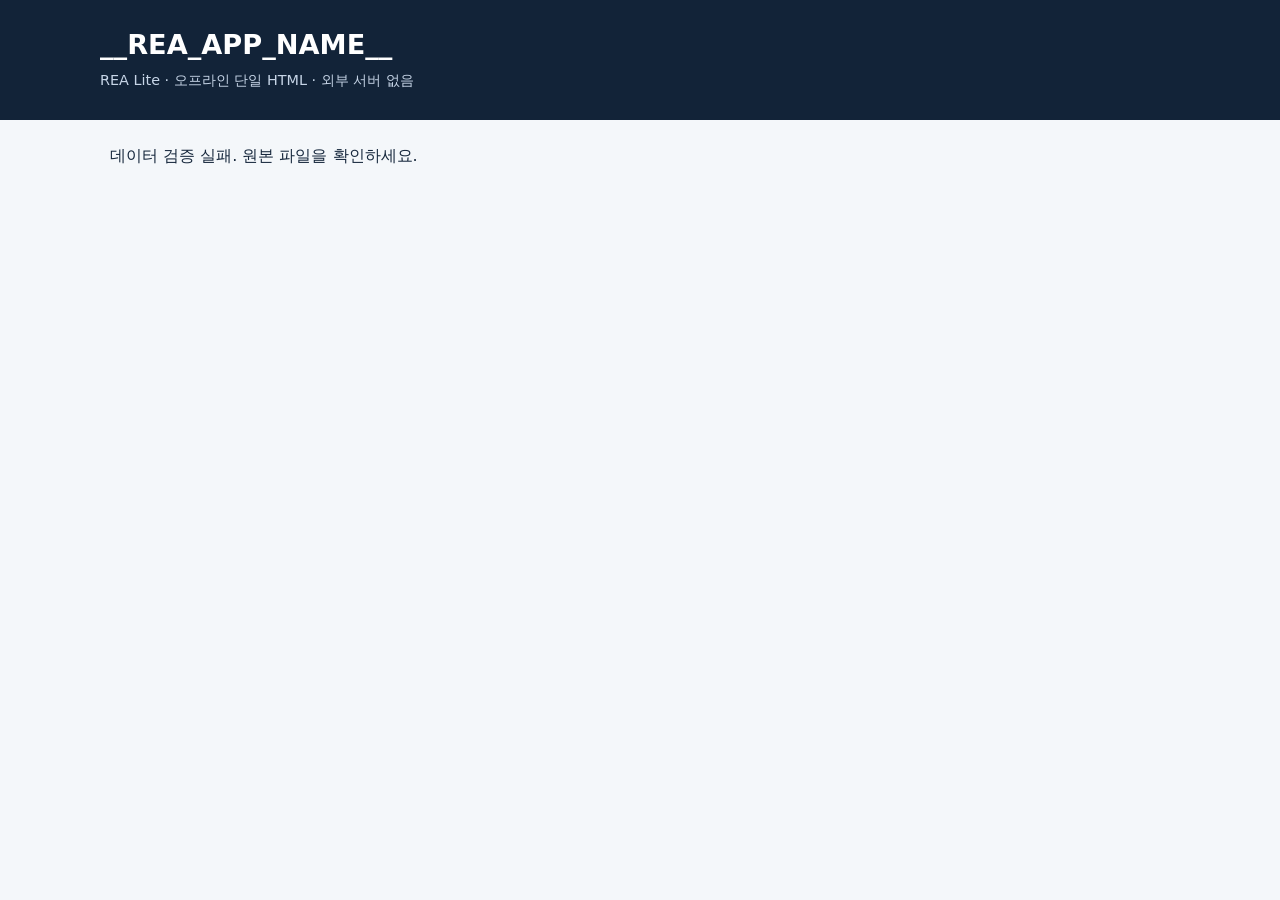
==== commit e2457c6b: "feat(lite): ship owner-reviewed offline standalone HTML builder and browser data workflow" ====
--- a/rea/lite_assets/template.html
+++ b/rea/lite_assets/template.html
@@ -1,127 +1,82 @@
 <!doctype html>
-<html lang="ko">
-<head>
-<meta charset="utf-8">
-<meta name="viewport" content="width=device-width,initial-scale=1">
-<meta name="color-scheme" content="light">
-<meta http-equiv="Content-Security-Policy" content="default-src 'none'; style-src 'unsafe-inline'; script-src 'unsafe-inline'; img-src 'none'; connect-src 'none'; object-src 'none'; base-uri 'none'; form-action 'none'">
-<title>REA WEB Lite — 로컬 데이터 카탈로그</title>
+<html lang="ko"><head><meta charset="utf-8"><meta name="viewport" content="width=device-width,initial-scale=1">
+<meta http-equiv="Content-Security-Policy" content="default-src 'none'; script-src 'unsafe-inline'; style-src 'unsafe-inline'; img-src data:; connect-src 'none'; object-src 'none'; base-uri 'none'; form-action 'none'">
+<title>__REA_APP_NAME__ — REA Lite</title>
 <style>
-:root{font-family:system-ui,-apple-system,"Malgun Gothic",sans-serif;line-height:1.5;color:#192b36;background:#f3f6f9;--accent:#168574;--accent-pale:#e8f7f2;--ink:#192b36;--edge:#dfe7ed;--muted:#647685;--header:#152d39}*{box-sizing:border-box}body{margin:0}body[data-theme=inventory]{--accent:#305caa;--accent-pale:#eaf0fe;--header:#172843}body[data-theme=office]{--accent:#7655a7;--accent-pale:#f2ecfa;--header:#2e2346}
-header{background:var(--header);color:white;padding:20px max(20px,calc((100vw - 1160px)/2));display:flex;align-items:center;justify-content:space-between;gap:16px}.brand{font-size:16px;letter-spacing:.08em;font-weight:850}.brand span{font-size:12px;color:#b6cbd2;letter-spacing:0}.offline{font-size:12px;padding:6px 10px;border:1px solid #ffffff45;border-radius:999px;color:#e4f1f4}
-main{max-width:1190px;margin:auto;padding:31px 20px 55px}.eyebrow{font-size:11px;letter-spacing:.18em;font-weight:850;color:var(--accent);margin:0 0 6px}.intro h1{font-size:clamp(25px,3.3vw,39px);letter-spacing:-.05em;line-height:1.2;margin:4px 0 9px}.intro p{color:var(--muted);margin:0 0 25px;font-size:14px}.panel{background:white;border:1px solid var(--edge);border-radius:17px;box-shadow:0 10px 30px #162a3808;padding:21px}.controls-panel{margin-bottom:16px}.toolbar{display:flex;align-items:center;justify-content:space-between;gap:15px;flex-wrap:wrap}.toolbar h2{margin:0;font-size:17px}.toolbar p{font-size:12px;color:var(--muted);margin:4px 0 0}.button-row{display:flex;flex-wrap:wrap;gap:8px}.file-button,.save-button{border:0;background:var(--accent);color:white;padding:11px 14px;border-radius:9px;display:inline-flex;align-items:center;justify-content:center;cursor:pointer;font:700 13px inherit;font-size:13px;font-weight:750}.save-button{background:var(--header)}.file-button:focus-within,.save-button:focus-visible{outline:3px solid var(--accent);outline-offset:2px}.file-button input{position:absolute;opacity:0;width:1px;height:1px;pointer-events:none}.save-button:hover,.file-button:hover{filter:brightness(1.08)}.hint{font-size:12px;color:var(--muted);margin:13px 0 0}.status{margin:10px 0 0;font-size:12px;font-weight:650;color:var(--accent);min-height:18px}.status.bad{color:#b92d37}.metrics{display:grid;grid-template-columns:repeat(3,1fr);gap:10px;margin-top:16px}.metric{padding:14px 16px;border-radius:12px;background:#f6f9fb;border:1px solid var(--edge)}.metric span{font-size:12px;color:var(--muted);display:block}.metric strong{font-size:24px;letter-spacing:-.03em}.body-grid{display:grid;grid-template-columns:minmax(0,1.48fr) minmax(280px,1fr);gap:16px}.section-top{display:flex;align-items:center;justify-content:space-between;gap:12px;margin-bottom:16px}.section-top h2{margin:0;font-size:17px}.section-top span{font-size:12px;color:var(--muted)}.filters{display:grid;grid-template-columns:minmax(0,1fr) 180px 125px;gap:8px;margin-bottom:16px}.filters input,.filters select{width:100%;padding:11px 12px;border-radius:9px;border:1px solid #cfdae3;background:#fff;font:inherit;font-size:13px;color:var(--ink)}input:focus-visible,select:focus-visible,button:focus-visible{outline:3px solid #80b6e4;outline-offset:2px}.item-list{display:grid;gap:8px;min-height:160px}.record{padding:13px;border:1px solid var(--edge);border-radius:11px;background:#fff;text-align:left;display:flex;align-items:center;justify-content:space-between;gap:12px;cursor:pointer;color:var(--ink);font:inherit}.record:hover,.record:focus-visible{background:var(--accent-pale);border-color:var(--accent)}.record strong{font-size:14px;overflow-wrap:anywhere}.record small{display:block;color:var(--muted);margin-top:3px;font-size:11px}.pill{display:inline-flex;align-items:center;justify-content:center;border-radius:999px;padding:5px 9px;background:var(--accent-pale);color:var(--accent);font-size:11px;font-weight:800;white-space:nowrap}.detail h3{font-size:25px;letter-spacing:-.04em;margin:10px 0}.detail dl{display:grid;grid-template-columns:95px minmax(0,1fr);gap:10px 14px;padding-top:14px;border-top:1px solid var(--edge);font-size:13px}.detail dt{color:var(--muted)}.detail dd{margin:0;overflow-wrap:anywhere}.empty{color:var(--muted);font-size:13px}.paging{display:flex;align-items:center;justify-content:space-between;gap:8px;margin-top:15px;padding-top:15px;border-top:1px solid var(--edge)}.paging button{border:1px solid var(--edge);background:white;border-radius:8px;padding:8px 12px;cursor:pointer;color:var(--ink)}.paging button:disabled{opacity:.35;cursor:not-allowed}.paging span{font-size:12px;color:var(--muted)}footer{color:var(--muted);margin-top:18px;font-size:11px;line-height:1.7}
-body[data-theme=cafe] .item-list{grid-template-columns:repeat(2,minmax(0,1fr))}body[data-theme=cafe] .record{display:flex;flex-direction:column;align-items:flex-start;min-height:115px}body[data-theme=inventory] .record{border-radius:5px;min-height:60px}body[data-theme=inventory] .record strong{font-family:ui-monospace,monospace;font-size:13px}body[data-theme=office] .record{border-left:4px solid var(--accent)}
-@media(max-width:850px){.body-grid{grid-template-columns:1fr}.filters{grid-template-columns:1fr 1fr}.filters input{grid-column:1/-1}}@media(max-width:560px){main{padding:22px 14px 40px}.panel{padding:16px}.metrics{grid-template-columns:repeat(3,1fr)}.metric{padding:10px}.metric strong{font-size:20px}.file-button,.save-button{flex:1}body[data-theme=cafe] .item-list{grid-template-columns:1fr}}
-</style>
-</head>
-<body>
-<header><div class="brand">REA WEB <span>LITE</span></div><div class="offline">내 컴퓨터에서만 · 오프라인</div></header>
-<main>
-<section class="intro"><p class="eyebrow">LOCAL DATA · ZERO INSTALL</p><h1 id="app-title">데이터 카탈로그</h1><p id="tagline">검색하고, 분류하고, 필요한 정보를 빠르게 찾으세요.</p></section>
-<section class="panel controls-panel"><div class="toolbar"><div><h2>내 데이터</h2><p>원본 파일은 수정하지 않습니다. 새 CSV를 선택하면 화면에서 확인합니다.</p></div><div class="button-row"><label class="file-button" role="button" tabindex="0">CSV 파일 변경<input id="csv-file" type="file" accept=".csv,text/csv" aria-label="새 CSV 파일 선택"></label><button id="export" class="save-button" type="button">변경 내용 HTML로 저장</button></div></div><p class="hint">CSV 갱신은 현재 화면에만 적용됩니다. 다음에 다시 열어도 유지하려면 <strong>변경 내용 HTML로 저장</strong>을 누르고 새로 내려받은 파일을 사용하세요. 기존 파일은 덮어쓰지 않습니다.</p><p class="status" id="status" role="status" aria-live="polite">로컬 데이터 준비 완료</p><div class="metrics"><div class="metric"><span>전체 항목</span><strong id="total">0</strong></div><div class="metric"><span>분류 수</span><strong id="category-count">0</strong></div><div class="metric"><span>검색 결과</span><strong id="matched">0</strong></div></div></section>
-<section class="body-grid"><div class="panel"><div class="section-top"><h2>데이터 목록</h2><span id="list-count">0건</span></div><div class="filters"><input id="search" type="search" placeholder="상품명·번호 검색" aria-label="데이터 검색"><select id="category" aria-label="카테고리 선택"><option value="">전체 분류</option></select><select id="sort" aria-label="정렬"><option value="original">기본 순서</option><option value="title">이름순</option><option value="id">번호순</option></select></div><div id="item-list" class="item-list" aria-live="polite"></div><nav class="paging" aria-label="목록 페이지"><button type="button" id="prev">이전</button><span id="page-info">1 / 1</span><button type="button" id="next">다음</button></nav></div><aside class="panel"><div class="section-top"><h2>상세 조회</h2><span>선택 항목</span></div><div class="detail" id="details"><p class="empty">왼쪽 목록에서 항목을 선택하세요.</p></div></aside></section>
-<footer>REA WEB Lite · 단일 오프라인 HTML · 외부 요청 및 로그인 없음 · 최대 10 MiB / 10,000행 / 20열. 새 HTML에는 데이터가 평문으로 포함되므로 개인·민감정보를 넣거나 외부 공유하지 마세요.</footer>
+:root{font:16px/1.5 system-ui,-apple-system,"Malgun Gothic",sans-serif;color:#17283d;background:#f4f7fa}*{box-sizing:border-box}body{margin:0}body[data-theme="cafe"]{--brand:#b45309;--shade:#fef4e6}body[data-theme="inventory"]{--brand:#2563eb;--shade:#eff6ff}body[data-theme="office"]{--brand:#0d9488;--shade:#effcf9}header{padding:25px max(20px,calc((100vw - 1080px)/2));background:#122338;color:white}header h1{margin:0;font-size:1.7rem}header p{margin:4px 0;color:#c7d5e7;font-size:.9rem}main{max-width:1100px;margin:auto;padding:24px 20px 70px}section{background:white;border:1px solid #dce5ed;border-radius:14px;padding:20px;margin:0 0 20px;box-shadow:0 4px 24px #17334f09}h2{font-size:1.15rem;margin:0 0 15px}.hint{font-size:.85rem;color:#58687c}label{font-size:.88rem;font-weight:600}input,select,button{font:inherit}input:not([type=file]),select{padding:10px;border:1px solid #9badbb;border-radius:8px;min-width:0;width:100%;background:white}button{border:0;border-radius:9px;padding:10px 15px;cursor:pointer;background:var(--brand);color:white}button:focus-visible,input:focus-visible,select:focus-visible{outline:3px solid #f59e0b;outline-offset:2px}button:disabled{opacity:.5;cursor:default}.controls{display:grid;grid-template-columns:2fr 1fr 1fr;gap:15px}.controls>div{min-width:0}.row{display:flex;gap:12px;align-items:center;flex-wrap:wrap}.stats{display:grid;grid-template-columns:repeat(3,1fr);gap:12px}.stat{background:var(--shade);padding:14px;border-radius:10px}.stat strong{font-size:1.5rem;display:block}table{border-collapse:collapse;width:100%;table-layout:fixed}th,td{text-align:left;padding:11px 10px;border-bottom:1px solid #e4edf3;overflow-wrap:anywhere}th{color:#42516a;font-size:.9rem}td button{font-size:.84rem;padding:6px 12px}.scroll{overflow-x:auto}#detail{white-space:pre-wrap;overflow-wrap:anywhere}.status{min-height:1.5rem;color:#334861}.error{color:#a11b1b}.foot{font-size:.82rem;color:#55677a}@media(max-width:700px){.controls,.stats{grid-template-columns:1fr}section{padding:15px}table{font-size:.85rem}th,td{padding:8px 5px}}
+</style></head>
+<body data-theme="__REA_THEME__"><header><h1 id="app-title">__REA_APP_NAME__</h1><p>REA Lite · 오프라인 단일 HTML · 외부 서버 없음</p></header><main>
+<section><h2>찾아보기</h2><div class="controls"><div><label for="search">검색어</label><input id="search" placeholder="이름 또는 항목 ID 검색" autocomplete="off"></div><div><label for="category">분류</label><select id="category"><option value="">전체 분류</option></select></div><div><label for="sort">정렬</label><select id="sort"><option value="title">이름 오름차순</option><option value="title-desc">이름 내림차순</option><option value="id">ID 오름차순</option></select></div></div></section>
+<section><h2>결과 요약</h2><div id="stats" class="stats" role="status"></div></section>
+<section><h2>목록</h2><div class="scroll"><table><thead><tr><th>이름</th><th>분류</th><th>상세</th></tr></thead><tbody id="items"></tbody></table></div><p id="empty" class="hint" hidden>해당하는 항목이 없습니다.</p><div class="row"><button type="button" id="prev">이전</button><span id="pagination" aria-live="polite"></span><button type="button" id="next">다음</button></div></section>
+<section><h2>항목 상세</h2><div id="detail" class="hint">목록에서 항목을 선택하세요.</div></section>
+<section><h2>로컬 CSV 교체 및 새 HTML 저장</h2><p class="hint">파일은 브라우저 안에서만 읽습니다. 올바른 CSV는 현재 HTML의 id/title/category 열 또는 소유자 지정 원본 CSV 헤더와 일치해야 합니다. 변경 사항은 저장 버튼을 눌러 새 HTML을 받기 전까지 이 파일에 기록되지 않습니다. 이 HTML에는 데이터 내용이 평문으로 들어 있습니다.</p><div class="row"><label for="csv-file">CSV 파일 선택</label><input type="file" id="csv-file" accept=".csv,text/csv"><button type="button" id="export">현재 데이터로 새 HTML 저장</button></div><p id="message" class="status" aria-live="polite"></p></section>
+<p class="foot">판매·고객 원본 데이터 권리 확인 전 테스트 전용. 브라우저 데이터 보관 및 자동 동기화 없음.</p>
 </main>
-<script id="rea-payload" type="application/json">__REA_PAYLOAD_JSON__</script>
+<script type="application/json" id="rea-dataset">__REA_DATA_JSON__</script>
 <script>
-"use strict";
-(() => {
- const $ = id => document.getElementById(id);
- const MAX_BYTES=10*1024*1024, MAX_ROWS=10000, MAX_COLS=20, PAGE_SIZE=60;
- const original=JSON.parse($('rea-payload').textContent);
- const schema=Object.freeze([...original.sourceColumns]);
- const mapping=Object.freeze({...original.mapping});
- const canonical=Object.freeze([...original.columns]);
- let records=original.records.map(x=>({...x}));
- let page=0;
- const safe=(tag,value,cls)=>{ const n=document.createElement(tag); if(value!==undefined)n.textContent=String(value);if(cls)n.className=cls;return n; };
- const status=(message,isError=false)=>{ $('status').textContent=message;$('status').className=isError?'status bad':'status'; };
- const norm=(v)=>v.trim();
- function csvRows(source){
-   if(source.charCodeAt(0)===0xFEFF)source=source.slice(1);
-   let quoted=false,closed=false,started=true,cell='',row=[],table=[];
-   const finishCell=()=>{row.push(cell);cell='';started=true;closed=false;};
-   const finishRow=()=>{finishCell();if(row.length!==1||row[0]!=='')table.push(row);row=[];if(table.length>MAX_ROWS+1)throw Error('행 수가 너무 많습니다.');};
-   for(let i=0;i<source.length;i++){
-     const c=source[i];
-     if(quoted){if(c==='"'){if(source[i+1]==='"'){cell+='"';i++;}else{quoted=false;closed=true;}}else{cell+=c;}}
-     else if(closed){if(c===',')finishCell();else if(c==='\n'||c==='\r'){finishRow();if(c==='\r'&&source[i+1]==='\n')i++;}else throw Error('따옴표 뒤에 잘못된 문자가 있습니다.');}
-     else if(c==='"'){if(!started)throw Error('잘못된 따옴표 위치입니다.');quoted=true;started=false;}
-     else if(c===',')finishCell();
-     else if(c==='\n'||c==='\r'){finishRow();if(c==='\r'&&source[i+1]==='\n')i++;}
-     else{cell+=c;started=false;}
-     if(cell.length>2000)throw Error('셀은 최대 2,000자까지 허용됩니다.');
-   }
-   if(quoted)throw Error('닫히지 않은 CSV 따옴표입니다.');
-   if(row.length||cell.length||closed||!started)finishRow();
-   return table;
+(()=>{'use strict';
+const LIMIT_BYTES=10*1024*1024,MAX_ROWS=10000,MAX_COLUMNS=20,PAGE=60;
+const $=id=>document.getElementById(id), data=$('rea-dataset');
+function safeJson(value){return JSON.stringify(value).replace(/&/g,'\\u0026').replace(/</g,'\\u003c').replace(/>/g,'\\u003e').replace(/[\u2028\u2029]/g,ch=>ch==='\u2028'?'\\u2028':'\\u2029');}
+function bad(){throw Error('INVALID_CSV_DATA');}
+function checkRows(fields,rows){
+ if(!Array.isArray(fields)||fields.length<3||fields.length>MAX_COLUMNS||new Set(fields).size!==fields.length||!['id','title','category'].every(x=>fields.includes(x))||fields.some(x=>typeof x!=='string'||!x||x.length>2000||['__proto__','prototype','constructor'].includes(x)))bad();
+ if(!Array.isArray(rows)||rows.length<1||rows.length>MAX_ROWS)bad();
+ const ids=new Set();return rows.map(raw=>{
+ if(!raw||Array.isArray(raw)||typeof raw!=='object'||Object.keys(raw).length!==fields.length||fields.some(x=>!Object.prototype.hasOwnProperty.call(raw,x)))bad();
+ const row=Object.create(null);for(const f of fields){if(typeof raw[f]!=='string'||raw[f].length>2000||raw[f].includes('\0'))bad();row[f]=raw[f].trim();}
+ if(!row.id||!row.title||!row.category||ids.has(row.id))bad();ids.add(row.id);return row;
+ });
+}
+let initial;try{initial=JSON.parse(data.textContent);if(initial.contract!=='REA_LITE_V1'||initial.source_approval!=='OWNER_APPROVED_LOCAL_BUILD_ONLY')bad();
+ const head=initial.source_headers,map=initial.owner_mapping;
+ if(!Array.isArray(head)||head.length!==initial.fields.length||new Set(head).size!==head.length||head.some(x=>typeof x!=='string'||!x||x.length>2000||['__proto__','prototype','constructor'].includes(x))||
+    !map||Array.isArray(map)||typeof map!=='object'||Object.keys(map).length!==3||!['id','title','category'].every(x=>typeof map[x]==='string'&&head.includes(map[x]))||new Set(Object.values(map)).size!==3)bad();
+ const extras=head.filter(x=>!Object.values(map).includes(x));if(extras.some(x=>['id','title','category'].includes(x)))bad();
+ if(JSON.stringify(initial.fields)!==JSON.stringify(['id','title','category',...extras]))bad();
+ initial.rows=checkRows(initial.fields,initial.rows)}catch{document.querySelector('main').replaceChildren(document.createTextNode('데이터 검증 실패. 원본 파일을 확인하세요.'));return;}
+let rows=initial.rows, fields=initial.fields, page=0;
+const node=(tag,text)=>{const e=document.createElement(tag);e.textContent=text;return e;};
+function display(){
+ const query=$('search').value.trim().toLocaleLowerCase('ko'),category=$('category').value,sort=$('sort').value;
+ const visible=rows.filter(r=>(!category||r.category===category)&&(!query||fields.some(f=>r[f].toLocaleLowerCase('ko').includes(query))));
+ visible.sort((a,b)=>sort==='id'?a.id.localeCompare(b.id,'ko'):sort==='title-desc'?b.title.localeCompare(a.title,'ko'):a.title.localeCompare(b.title,'ko'));
+ const pages=Math.max(1,Math.ceil(visible.length/PAGE));page=Math.max(0,Math.min(page,pages-1));
+ $('stats').replaceChildren();for(const [label,value] of [['전체 항목',rows.length],['검색 결과',visible.length],['전체 분류',new Set(rows.map(r=>r.category)).size]]){
+ const div=node('div','');div.className='stat';div.append(node('span',label),node('strong',String(value)));$('stats').append(div);
  }
- function parseCsv(source){
-   const table=csvRows(source);
-   if(table.length<2)throw Error('CSV 헤더와 데이터가 필요합니다.');
-   const heads=table.shift().map(norm);
-   if(heads.length>MAX_COLS||new Set(heads).size!==heads.length||heads.some(x=>!x||x.length>2000||x.includes('\0')))throw Error('컬럼 이름이 잘못되었습니다.');
-   if(heads.length!==schema.length||schema.some(x=>!heads.includes(x)))throw Error('기존 파일과 컬럼 구성이 다릅니다.');
-   const ids=new Set(),data=[];
-   for(const cells of table){
-     if(cells.length!==heads.length)throw Error('행의 컬럼 개수가 다릅니다.');
-     const raw=Object.create(null);heads.forEach((h,i)=>raw[h]=norm(cells[i]));
-     if(Object.values(raw).some(x=>x.length>2000||x.includes('\0')))throw Error('셀 값이 너무 길거나 유효하지 않습니다.');
-     const entry=Object.assign(Object.create(null),{id:raw[mapping.id],title:raw[mapping.title],category:raw[mapping.category]});
-     if(!entry.id||!entry.title||!entry.category||ids.has(entry.id))throw Error('필수값 누락 또는 중복 번호가 있습니다.');
-     ids.add(entry.id);
-     for(const h of heads)if(!Object.values(mapping).includes(h))entry[h]=raw[h];
-     if(Object.keys(entry).length!==canonical.length)throw Error('컬럼 구성이 일치하지 않습니다.');
-     data.push(entry);
-   }
-   if(data.length<1||data.length>MAX_ROWS)throw Error('허용 행 수를 벗어났습니다.');
-   return data;
+ $('items').replaceChildren();for(const row of visible.slice(page*PAGE,(page+1)*PAGE)){
+ const tr=document.createElement('tr');tr.append(node('td',row.title),node('td',row.category));const td=document.createElement('td');const button=node('button','보기');button.type='button';button.addEventListener('click',()=>{$('detail').replaceChildren();for(const f of fields){$('detail').append(node('div',f+' : '+row[f]));}});td.append(button);tr.append(td);$('items').append(tr);
  }
- function categories(){return [...new Set(records.map(x=>x.category))].sort((a,b)=>a.localeCompare(b,'ko'));}
- function updateCategories(){const current=$('category').value;$('category').replaceChildren(new Option('전체 분류',''));for(const c of categories())$('category').add(new Option(c,c));if(categories().includes(current))$('category').value=current;}
- function showDetail(x){const d=$('details');d.replaceChildren();d.append(safe('span',x.category,'pill'),safe('h3',x.title),safe('p','ID: '+x.id,'empty'));const dl=safe('dl');for(const k of canonical){if(k==='title'||k==='category')continue;dl.append(safe('dt',k),safe('dd',x[k]??''));}d.append(dl);}
- function refresh(){
-   const q=$('search').value.trim().toLocaleLowerCase(),cat=$('category').value,order=$('sort').value;
-   let selected=records.filter(x=>(!cat||x.category===cat)&&(!q||canonical.some(k=>String(x[k]??'').toLocaleLowerCase().includes(q))));
-   if(order==='title'||order==='id')selected=[...selected].sort((a,b)=>a[order].localeCompare(b[order],'ko'));
-   const pages=Math.max(1,Math.ceil(selected.length/PAGE_SIZE));page=Math.min(page,pages-1);
-   $('total').textContent=String(records.length);$('category-count').textContent=String(categories().length);$('matched').textContent=String(selected.length);$('list-count').textContent=selected.length+'건';$('page-info').textContent=(page+1)+' / '+pages;
-   $('prev').disabled=page<=0;$('next').disabled=page+1>=pages;
-   const list=$('item-list');list.replaceChildren();$('details').replaceChildren(safe('p','목록에서 항목을 선택하세요.','empty'));
-   const slice=selected.slice(page*PAGE_SIZE,(page+1)*PAGE_SIZE);
-   if(!slice.length)list.append(safe('p','일치하는 데이터가 없습니다.','empty'));
-   for(const item of slice){const b=safe('button',undefined,'record');b.type='button';const info=safe('span');info.append(safe('strong',item.title),safe('small',item.id));b.append(info,safe('span',item.category,'pill'));b.addEventListener('click',()=>showDetail(item));list.append(b);}
+ $('empty').hidden=visible.length!==0;$('pagination').textContent=page+1+' / '+pages+' 페이지';$('prev').disabled=page===0;$('next').disabled=page>=pages-1;
+}
+function categories(){let current=$('category').value;const select=$('category');select.replaceChildren();const all=document.createElement('option');all.value='';all.textContent='전체 분류';select.append(all);for(const name of [...new Set(rows.map(r=>r.category))].sort((a,b)=>a.localeCompare(b,'ko'))){const item=document.createElement('option');item.value=name;item.textContent=name;select.append(item);}select.value=[...select.options].some(x=>x.value===current)?current:'';}
+function parseCSV(text,expected,sourceHeaders,ownerMapping){
+ if(typeof text!=='string'||text.length===0||text.length>LIMIT_BYTES)bad();text=text.replace(/^\uFEFF/,'');
+ let cells=[],records=[],cell='',quoted=false,closed=false,start=true;
+ const addCell=()=>{if(cell.length>2000)bad();cells.push(cell);cell='';closed=false;start=true;if(cells.length>MAX_COLUMNS)bad();};
+ const addRow=()=>{addCell();records.push(cells);cells=[];if(records.length>MAX_ROWS+1)bad();};
+ for(let i=0;i<text.length;i++){
+ const ch=text[i];
+ if(quoted){if(ch==='"'){if(text[i+1]==='"'){cell+='"';i++;}else{quoted=false;closed=true;}}else{cell+=ch;if(cell.length>2000)bad();}continue;}
+ if(ch==='"'){if(!start||closed)bad();quoted=true;start=false;continue;}
+ if(ch===','){addCell();continue;}
+ if(ch==='\r'||ch==='\n'){addRow();if(ch==='\r'&&text[i+1]==='\n')i++;continue;}
+ if(closed)bad();cell+=ch;start=false;if(cell.length>2000)bad();
  }
- function safeJson(obj){return JSON.stringify(obj).replace(/</g,'\\u003c').replace(/>/g,'\\u003e').replace(/&/g,'\\u0026').replace(/\u2028/g,'\\u2028').replace(/\u2029/g,'\\u2029');}
- function saveHtml(){
-   const clone=document.documentElement.cloneNode(true);
-   const output={...original,records:records.map(x=>({...x}))};
-   clone.querySelector('#rea-payload').textContent=safeJson(output);
-   clone.querySelector('#item-list').replaceChildren();clone.querySelector('#details').replaceChildren();
-   clone.querySelector('#status').textContent='저장한 데이터 준비 완료';
-   const source='<!doctype html>\n'+clone.outerHTML;
-   const blob=new Blob([source],{type:'text/html;charset=utf-8'});
-   const url=URL.createObjectURL(blob);const a=document.createElement('a');a.href=url;a.download='REA_Lite_Updated.html';document.body.append(a);a.click();a.remove();setTimeout(()=>URL.revokeObjectURL(url),5000);
-   status('새 HTML 파일 저장을 요청했습니다. 저장된 파일을 다시 열어 데이터가 유지되는지 확인하세요.');
- }
- $('app-title').textContent=original.title;document.body.dataset.theme=original.theme;
- $('csv-file').addEventListener('change',async ev=>{
-   const file=ev.target.files?.[0];if(!file)return;
-   try{
-     if(file.size>MAX_BYTES||!file.name.toLowerCase().endsWith('.csv'))throw Error('10 MiB 이하 CSV 파일만 선택하세요.');
-     const binary=await file.arrayBuffer();
-     const text=new TextDecoder('utf-8',{fatal:true}).decode(binary);
-     const data=parseCsv(text);
-     records=data;page=0;$('search').value='';$('category').value='';updateCategories();refresh();
-     status('CSV '+data.length+'건 반영됨 · 새로 열어도 유지하려면 변경 내용 HTML로 저장하세요.');
-   }catch(e){status('갱신 실패: '+e.message+' · 기존 데이터는 유지됩니다.',true);}
-   finally{ev.target.value='';}
- });
- for(const id of ['search','category','sort'])$(id).addEventListener(id==='search'?'input':'change',()=>{page=0;refresh();});
- $('prev').addEventListener('click',()=>{page--;refresh();});$('next').addEventListener('click',()=>{page++;refresh();});
- $('export').addEventListener('click',saveHtml);
- updateCategories();refresh();
+ if(quoted)bad();if(cell!==''||cells.length||closed||!start)addRow();
+ if(records.length<2)bad();const headers=records.shift().map(x=>x.trim());
+ if(headers.length!==expected.length||new Set(headers).size!==headers.length)bad();
+ const canonical=headers.every(x=>expected.includes(x)),fromSource=!canonical&&headers.every(x=>sourceHeaders.includes(x));if(!canonical&&!fromSource)bad();
+ const rows=records.map(values=>{if(values.length!==headers.length)bad();const r=Object.create(null);for(let i=0;i<headers.length;i++)r[headers[i]]=values[i];
+ if(!fromSource)return r;const converted=Object.create(null);for(const key of ['id','title','category'])converted[key]=r[ownerMapping[key]];for(const x of sourceHeaders){if(!Object.values(ownerMapping).includes(x))converted[x]=r[x];}return converted;});
+ return checkRows(expected,rows);
+}
+$('search').addEventListener('input',()=>{page=0;display()});$('category').addEventListener('change',()=>{page=0;display()});$('sort').addEventListener('change',()=>{page=0;display()});$('prev').addEventListener('click',()=>{page--;display()});$('next').addEventListener('click',()=>{page++;display()});
+$('csv-file').addEventListener('change',async()=>{const f=$('csv-file').files&&$('csv-file').files[0];if(!f)return;try{if(f.size<1||f.size>LIMIT_BYTES)bad();const source=new TextDecoder('utf-8',{fatal:true}).decode(await f.arrayBuffer());const proposal=parseCSV(source,fields,initial.source_headers,initial.owner_mapping);rows=proposal;page=0;$('detail').textContent='목록에서 항목을 선택하세요.';categories();display();$('message').textContent='CSV 데이터 '+rows.length+'건 검증 완료. 다운로드 전까지 원본 HTML은 변경되지 않습니다.';$('message').className='status';}catch{$('message').textContent='CSV 형식/헤더/행 검증 실패. 이전 데이터는 유지됩니다.';$('message').className='status error';}finally{$('csv-file').value='';}});
+$('export').addEventListener('click',()=>{try{const copy=document.documentElement.cloneNode(true);copy.querySelector('#rea-dataset').textContent=safeJson({...initial,rows});for(const sel of ['#items','#stats','#detail'])copy.querySelector(sel).replaceChildren();copy.querySelector('#message').textContent='';copy.querySelector('#search').value='';copy.querySelector('#search').setAttribute('value','');copy.querySelector('#category').value='';copy.querySelector('#sort').value='title';const html='<!doctype html>\n'+copy.outerHTML;const blob=new Blob([html],{type:'text/html;charset=utf-8'});const url=URL.createObjectURL(blob);const a=document.createElement('a');a.href=url;a.download='REA_Lite_Updated.html';document.body.appendChild(a);a.click();a.remove();setTimeout(()=>URL.revokeObjectURL(url),1000);$('message').textContent='새 HTML을 다운로드했습니다. 다운로드 폴더에서 파일을 확인하세요.';}catch{$('message').textContent='로컬 HTML 내보내기 실패';$('message').className='status error';}});
+categories();display();
+window.REA_LITE_TEST=Object.freeze({parseCSV,checkRows,snapshot:()=>({rows:rows.length,fields:[...fields]})});
 })();
-</script>
-</body>
-</html>
+</script></body></html>
